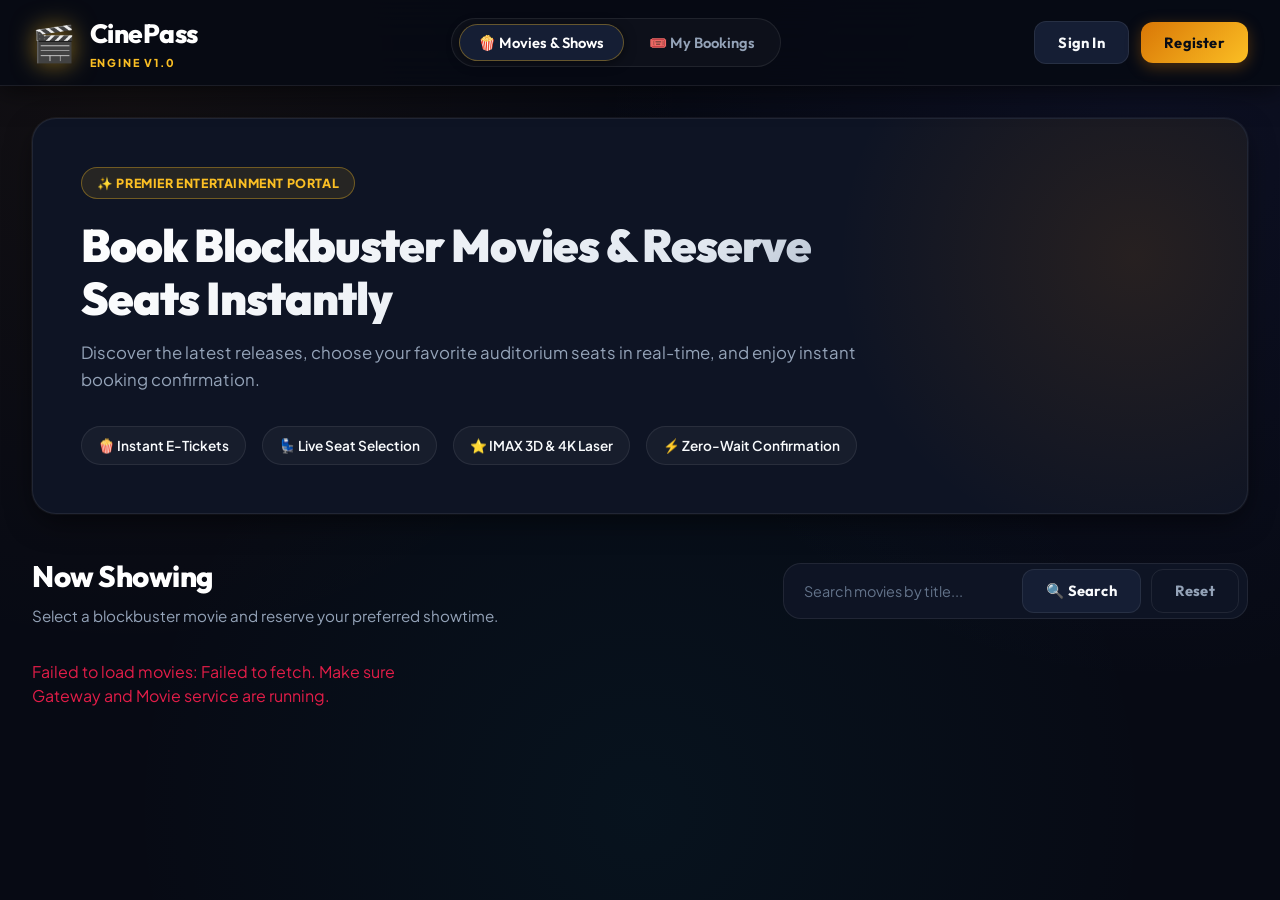
==== cinepass-api-gateway/src/main/resources/static/index.html @ 120dac6e "Initial commit: CinePass High-Concurrency Entertainment Ticketing Engine" ====
<!DOCTYPE html>
<html lang="en">
<head>
    <meta charset="UTF-8">
    <meta name="viewport" content="width=device-width, initial-scale=1.0">
    <title>CinePass | High-Concurrency Entertainment Ticketing Portal</title>
    <link rel="icon" href="data:image/svg+xml,<svg xmlns=%22http://www.w3.org/2000/svg%22 viewBox=%220 0 100 100%22><text y=%22.9em%22 font-size=%2290%22>🎬</text></svg>">
    <link rel="stylesheet" href="styles.css">
    <link rel="preconnect" href="https://fonts.googleapis.com">
    <link rel="preconnect" href="https://fonts.gstatic.com" crossorigin>
    <link href="https://fonts.googleapis.com/css2?family=Plus+Jakarta+Sans:wght@300;400;500;600;700;800&family=Space+Grotesk:wght@500;700&display=swap" rel="stylesheet">
</head>
<body>
    <!-- Top Navigation Bar -->
    <header class="navbar">
        <div class="nav-container">
            <div class="brand">
                <div class="brand-icon">🎬</div>
                <div class="brand-text">
                    <span class="brand-title">CinePass</span>
                    <span class="brand-badge">Engine v1.0</span>
                </div>
            </div>

            <nav class="nav-links">
                <button class="nav-btn active" data-tab="movies-view">🍿 Movies & Shows</button>
                <button class="nav-btn" data-tab="bookings-view">🎟️ My Bookings</button>
                <button class="nav-btn" data-tab="simulator-view" id="sim-nav-btn" style="display: none;">⚡ Concurrency Simulator</button>
                <button class="nav-btn" data-tab="admin-view" id="admin-nav-btn" style="display: none;">👑 Admin Console</button>
            </nav>

            <div class="auth-section" id="auth-section">
                <!-- Injected via JavaScript -->
            </div>
        </div>
    </header>

    <!-- Global Toast Notifications -->
    <div id="toast-container" class="toast-container"></div>

    <!-- Main Container -->
    <main class="main-content">
        <!-- Hero Section -->
        <section class="hero-banner">
            <div class="hero-content">
                <div class="hero-tag">✨ PREMIER ENTERTAINMENT PORTAL</div>
                <h1 class="hero-title">Book Blockbuster Movies & Reserve Seats Instantly</h1>
                <p class="hero-subtitle">Discover the latest releases, choose your favorite auditorium seats in real-time, and enjoy instant booking confirmation.</p>
                
                <div class="system-health-bar">
                    <div class="health-item">
                        <span>🍿 Instant E-Tickets</span>
                    </div>
                    <div class="health-item">
                        <span>💺 Live Seat Selection</span>
                    </div>
                    <div class="health-item">
                        <span>⭐ IMAX 3D & 4K Laser</span>
                    </div>
                    <div class="health-item">
                        <span>⚡ Zero-Wait Confirmation</span>
                    </div>
                </div>
            </div>
        </section>

        <!-- 1. Movies & Shows View -->
        <section id="movies-view" class="view-panel active">
            <div class="section-header">
                <div>
                    <h2 class="section-title">Now Showing</h2>
                    <p class="section-desc">Select a blockbuster movie and reserve your preferred showtime.</p>
                </div>
                <div class="search-box">
                    <input type="text" id="movie-search-input" placeholder="Search movies by title..." />
                    <button class="btn btn-secondary" id="search-movie-btn">🔍 Search</button>
                    <button class="btn btn-outline" id="reset-search-btn">Reset</button>
                </div>
            </div>

            <!-- Movie Cards Grid -->
            <div class="movies-grid" id="movies-grid">
                <div class="loading-spinner">Loading movies from catalog...</div>
            </div>

            <!-- Show Selection Modal / Section -->
            <div id="show-selection-modal" class="modal">
                <div class="modal-card modal-lg">
                    <div class="modal-header">
                        <div>
                            <h3 class="modal-title" id="selected-movie-title">Movie Shows</h3>
                            <span class="modal-subtitle" id="selected-movie-info">Genre • Duration</span>
                        </div>
                        <button class="close-modal-btn" onclick="closeShowModal()">✕</button>
                    </div>

                    <div class="modal-body">
                        <h4>Available Showtimes & Seat Availability</h4>
                        <div class="shows-list" id="shows-list">
                            <!-- Populated dynamically -->
                        </div>

                        <!-- Interactive Seat Booking Widget -->
                        <div id="booking-widget" class="booking-widget" style="display: none;">
                            <div class="screen-indicator">
                                <div class="screen-bar"></div>
                                <span class="screen-text">CINEMA SCREEN</span>
                            </div>

                            <div class="seat-map-container" id="seat-map-container">
                                <!-- Interactive visual seats -->
                            </div>

                            <div class="seat-legend">
                                <div class="legend-item"><span class="seat-box available"></span> Available</div>
                                <div class="legend-item"><span class="seat-box selected"></span> Selected</div>
                                <div class="legend-item"><span class="seat-box occupied"></span> Booked</div>
                            </div>

                            <div class="booking-summary-bar">
                                <div class="summary-details">
                                    <span>Selected Show: <strong id="summary-show-id">#101</strong></span>
                                    <span>Seats to Book: <strong id="summary-seats-count">1</strong></span>
                                    <span>Estimated Price: <strong id="summary-total-price">$24.00</strong></span>
                                </div>
                                <button class="btn btn-primary btn-glow" id="confirm-booking-btn">
                                    ⚡ Confirm Instant Booking
                                </button>
                            </div>
                        </div>
                    </div>
                </div>
            </div>
        </section>

        <!-- 2. My Bookings View -->
        <section id="bookings-view" class="view-panel">
            <div class="section-header">
                <div>
                    <h2 class="section-title">My CinePass Tickets</h2>
                    <p class="section-desc">Manage your reserved tickets, view booking confirmations, or process cancellations.</p>
                </div>
                <button class="btn btn-secondary" id="refresh-bookings-btn">🔄 Refresh Tickets</button>
            </div>

            <div class="bookings-grid" id="bookings-grid">
                <!-- Populated dynamically -->
            </div>
        </section>

        <!-- 3. High Concurrency Simulator View -->
        <section id="simulator-view" class="view-panel">
            <div class="section-header">
                <div>
                    <h2 class="section-title">⚡ High-Concurrency Race Condition Simulator</h2>
                    <p class="section-desc">Live stress-test the CinePass Atomic Allocation Engine against double-booking race conditions.</p>
                </div>
            </div>

            <div class="simulator-card">
                <div class="sim-controls-grid">
                    <div class="sim-control-group">
                        <label>Target Show for Stress Contention</label>
                        <select id="sim-target-show" class="form-input">
                            <!-- Populated dynamically -->
                        </select>
                    </div>

                    <div class="sim-control-group">
                        <label>Concurrent Simulated Users</label>
                        <input type="number" id="sim-users-count" class="form-input" value="15" min="2" max="50" />
                    </div>

                    <div class="sim-control-group">
                        <label>Seats Demanded Per User</label>
                        <input type="number" id="sim-seats-per-user" class="form-input" value="2" min="1" max="10" />
                    </div>

                    <div class="sim-control-group align-end">
                        <button class="btn btn-danger btn-glow" id="run-sim-btn">
                            🔥 Launch Simultaneous Rush
                        </button>
                    </div>
                </div>

                <!-- Simulation Realtime Dashboard -->
                <div class="sim-metrics-grid">
                    <div class="metric-card">
                        <span class="metric-title">Available Starting Inventory</span>
                        <span class="metric-val" id="metric-start-inventory">--</span>
                    </div>
                    <div class="metric-card success">
                        <span class="metric-title">Confirmed Allocations (200/201)</span>
                        <span class="metric-val text-success" id="metric-confirmed">0</span>
                    </div>
                    <div class="metric-card danger">
                        <span class="metric-title">Blocked Overbooking Conflicts (409)</span>
                        <span class="metric-val text-danger" id="metric-rejected">0</span>
                    </div>
                    <div class="metric-card highlight">
                        <span class="metric-title">Final Database Remaining Seats</span>
                        <span class="metric-val text-primary" id="metric-final-seats">--</span>
                    </div>
                </div>

                <div class="sim-logs-container">
                    <div class="sim-logs-header">
                        <span>Real-Time Concurrency Stream Logs</span>
                        <button class="btn-clean" onclick="clearSimLogs()">Clear Log</button>
                    </div>
                    <div class="sim-logs-stream" id="sim-logs-stream">
                        <div class="log-entry info">Ready to initiate concurrent simulation...</div>
                    </div>
                </div>
            </div>
        </section>

        <!-- 4. Admin Management Console -->
        <section id="admin-view" class="view-panel">
            <div class="section-header">
                <div>
                    <h2 class="section-title">👑 Admin Control Panel</h2>
                    <p class="section-desc">Create movies, schedule shows, and inspect system-wide allocations.</p>
                </div>
            </div>

            <div class="admin-grid">
                <!-- Add Movie Card -->
                <div class="admin-card">
                    <h3 class="admin-card-title">🎬 Add New Movie</h3>
                    <form id="add-movie-form" class="admin-form">
                        <div class="form-group">
                            <label>Movie Title</label>
                            <input type="text" id="admin-movie-title" class="form-input" placeholder="e.g. Oppenheimer" required />
                        </div>
                        <div class="form-group">
                            <label>Genre</label>
                            <input type="text" id="admin-movie-genre" class="form-input" placeholder="e.g. Biography/Drama" required />
                        </div>
                        <div class="form-group">
                            <label>Duration (Minutes)</label>
                            <input type="number" id="admin-movie-duration" class="form-input" placeholder="180" min="1" required />
                        </div>
                        <button type="submit" class="btn btn-primary">Save Movie to Catalog</button>
                    </form>
                </div>

                <!-- Schedule Show Card -->
                <div class="admin-card">
                    <h3 class="admin-card-title">📅 Schedule New Show</h3>
                    <form id="schedule-show-form" class="admin-form">
                        <div class="form-group">
                            <label>Select Movie</label>
                            <select id="admin-show-movie-select" class="form-input" required>
                                <!-- Populated dynamically -->
                            </select>
                        </div>
                        <div class="form-group">
                            <label>Showtime (Future Date & Time)</label>
                            <input type="datetime-local" id="admin-show-time" class="form-input" required />
                        </div>
                        <div class="form-group">
                            <label>Seat Capacity (Available Seats)</label>
                            <input type="number" id="admin-show-capacity" class="form-input" placeholder="100" min="1" required />
                        </div>
                        <button type="submit" class="btn btn-primary">Schedule Show</button>
                    </form>
                </div>
            </div>
        </section>
    </main>

    <!-- Auth Modal (Login / Register) -->
    <div id="auth-modal" class="modal">
        <div class="modal-card">
            <div class="modal-header">
                <div>
                    <h3 class="modal-title" id="auth-modal-title">CinePass Authentication</h3>
                    <span class="modal-subtitle">Login or create an account to book cinema tickets</span>
                </div>
                <button class="close-modal-btn" onclick="closeAuthModal()">✕</button>
            </div>

            <div class="auth-tabs">
                <button class="auth-tab-btn active" id="tab-login-btn" onclick="switchAuthTab('login')">Sign In</button>
                <button class="auth-tab-btn" id="tab-register-btn" onclick="switchAuthTab('register')">Register</button>
            </div>

            <!-- Login Form -->
            <form id="login-form" class="auth-form active">
                <div class="quick-login-pills">
                    <button type="button" class="pill-btn" onclick="quickFillLogin('john_doe', 'password123')">⚡ Quick User (john_doe)</button>
                    <button type="button" class="pill-btn admin" onclick="quickFillLogin('admin', 'password123')">👑 Quick Admin (admin)</button>
                </div>

                <div class="form-group">
                    <label>Username</label>
                    <input type="text" id="login-username" class="form-input" placeholder="Enter username" required />
                </div>
                <div class="form-group">
                    <label>Password</label>
                    <input type="password" id="login-password" class="form-input" placeholder="Enter password" required />
                </div>
                <button type="submit" class="btn btn-primary btn-block">Sign In with CinePass</button>
            </form>

            <!-- Register Form -->
            <form id="register-form" class="auth-form">
                <div class="form-group">
                    <label>Username</label>
                    <input type="text" id="reg-username" class="form-input" placeholder="Pick a unique username" required />
                </div>
                <div class="form-group">
                    <label>Email Address</label>
                    <input type="email" id="reg-email" class="form-input" placeholder="name@domain.com" required />
                </div>
                <div class="form-group">
                    <label>Password</label>
                    <input type="password" id="reg-password" class="form-input" placeholder="Minimum 6 characters" required />
                </div>
                <button type="submit" class="btn btn-primary btn-block">Create Account</button>
            </form>
        </div>
    </div>

    <!-- Booking Confirmation Pass Modal -->
    <div id="ticket-pass-modal" class="modal">
        <div class="modal-card modal-ticket">
            <div class="ticket-header">
                <div class="ticket-badge">🎉 BOOKING CONFIRMED</div>
                <button class="close-modal-btn" onclick="closeTicketModal()">✕</button>
            </div>
            <div class="ticket-body">
                <div class="ticket-movie" id="ticket-movie-title">Movie Title</div>
                <div class="ticket-details-grid">
                    <div class="ticket-detail">
                        <span class="lbl">Booking ID</span>
                        <span class="val" id="ticket-booking-id">#5001</span>
                    </div>
                    <div class="ticket-detail">
                        <span class="lbl">Seats</span>
                        <span class="val" id="ticket-seats-count">2 Seats</span>
                    </div>
                    <div class="ticket-detail">
                        <span class="lbl">Show ID</span>
                        <span class="val" id="ticket-show-id">#101</span>
                    </div>
                    <div class="ticket-detail">
                        <span class="lbl">Status</span>
                        <span class="val status-confirmed" id="ticket-status">CONFIRMED</span>
                    </div>
                </div>
                <div class="ticket-barcode">
                    <div class="barcode-lines"></div>
                    <span class="barcode-num">CINEPASS-SECURE-ALLOCATION-2026</span>
                </div>
            </div>
            <div class="ticket-footer">
                <button class="btn btn-secondary btn-block" onclick="closeTicketModal()">Done & View My Bookings</button>
            </div>
        </div>
    </div>

    <script src="app.js"></script>
</body>
</html>
---- cinepass-api-gateway/src/main/resources/static/styles.css ----
/* ===================================================================
   CINEPASS - PREMIER CINEMA & TICKETING ENGINE (V3.1 ALL-PARTS CLASSIC)
   ===================================================================
   Covers 100% of UI components:
   ✅ Header, Navbar, Brand, User Profile, Quick-Login Pills
   ✅ Hero Marquee, Live System Status Badges
   ✅ Movies Grid, Cinematic Card Mockups, Search & Filter Bar
   ✅ Showtime Slots, Curved Screen Auditorium, Tiered Seat Matrix
   ✅ Real-time Order Summary, Price Calculator
   ✅ Boarding Pass Cinema Ticket Stubs with Barcodes
   ✅ Concurrency Simulator Operations Deck & Live Log Stream
   ✅ Admin Management Console (Movie Catalog & Show Scheduler)
   ✅ Modals (Auth Modal, Seat Selection Modal, Ticket Confirmation Modal)
   ✅ Toast Notifications, Loading Spinners & Empty States
   =================================================================== */

@import url('https://fonts.googleapis.com/css2?family=Plus+Jakarta+Sans:wght@300;400;500;600;700;800&family=Outfit:wght@400;500;600;700;800;900&family=JetBrains+Mono:wght@400;500;700&display=swap');

:root {
    /* Classic Cinema Dark Palette */
    --bg-base: #070a14;
    --bg-surface: #0e1424;
    --bg-surface-elevated: #151e34;
    --bg-card: rgba(15, 23, 42, 0.85);
    --bg-card-hover: rgba(22, 33, 58, 0.95);

    /* Classic Accents */
    --accent-gold: #d97706;
    --accent-gold-light: #fbbf24;
    --accent-gold-glow: rgba(251, 191, 36, 0.35);
    --accent-ruby: #e11d48;
    --accent-ruby-light: #f43f5e;
    --accent-cyan: #06b6d4;
    --accent-emerald: #10b981;
    --accent-indigo: #6366f1;

    /* Gradients */
    --gradient-gold: linear-gradient(135deg, #d97706 0%, #fbbf24 100%);
    --gradient-ruby: linear-gradient(135deg, #e11d48 0%, #f43f5e 100%);
    --gradient-header: linear-gradient(135deg, #ffffff 0%, #e2e8f0 70%, #94a3b8 100%);
    --gradient-surface: linear-gradient(180deg, rgba(255, 255, 255, 0.04) 0%, rgba(255, 255, 255, 0.01) 100%);

    /* Typography Colors */
    --text-primary: #f8fafc;
    --text-secondary: #94a3b8;
    --text-muted: #64748b;
    --text-gold: #fbbf24;

    /* Borders */
    --border-subtle: rgba(255, 255, 255, 0.08);
    --border-medium: rgba(255, 255, 255, 0.16);
    --border-gold: rgba(251, 191, 36, 0.35);

    /* Shadows */
    --shadow-card: 0 10px 30px -5px rgba(0, 0, 0, 0.6), 0 0 0 1px rgba(255, 255, 255, 0.06);
    --shadow-card-hover: 0 20px 40px -5px rgba(0, 0, 0, 0.8), 0 0 0 1px rgba(251, 191, 36, 0.4), 0 0 20px rgba(217, 119, 6, 0.25);
    --shadow-modal: 0 25px 60px -12px rgba(0, 0, 0, 0.9), 0 0 0 1px rgba(255, 255, 255, 0.1);

    /* Radii */
    --radius-sm: 6px;
    --radius-md: 12px;
    --radius-lg: 18px;
    --radius-xl: 24px;
    --radius-full: 9999px;

    /* Fonts */
    --font-heading: 'Outfit', -apple-system, sans-serif;
    --font-body: 'Plus Jakarta Sans', -apple-system, sans-serif;
    --font-mono: 'JetBrains Mono', monospace;

    --transition: all 0.22s cubic-bezier(0.16, 1, 0.3, 1);
}

* {
    box-sizing: border-box;
    margin: 0;
    padding: 0;
}

html {
    scroll-behavior: smooth;
    font-size: 16px;
    color-scheme: dark;
}

body {
    background-color: var(--bg-base);
    background-image: 
        radial-gradient(circle at 10% 10%, rgba(217, 119, 6, 0.06) 0%, transparent 40%),
        radial-gradient(circle at 90% 15%, rgba(99, 102, 241, 0.07) 0%, transparent 40%),
        radial-gradient(circle at 50% 90%, rgba(6, 182, 212, 0.05) 0%, transparent 50%);
    background-attachment: fixed;
    color: var(--text-primary);
    font-family: var(--font-body);
    min-height: 100vh;
    display: flex;
    flex-direction: column;
    overflow-x: hidden;
    line-height: 1.55;
}

/* Custom Scrollbar */
::-webkit-scrollbar {
    width: 8px;
    height: 8px;
}
::-webkit-scrollbar-track {
    background: var(--bg-base);
}
::-webkit-scrollbar-thumb {
    background: rgba(255, 255, 255, 0.16);
    border-radius: var(--radius-full);
}
::-webkit-scrollbar-thumb:hover {
    background: var(--accent-gold);
}

/* ===================================================================
   1. TOP NAVIGATION BAR
   =================================================================== */

.navbar {
    position: sticky;
    top: 0;
    z-index: 1000;
    background: rgba(7, 10, 20, 0.92);
    backdrop-filter: blur(24px);
    -webkit-backdrop-filter: blur(24px);
    border-bottom: 1px solid var(--border-subtle);
    box-shadow: 0 4px 25px rgba(0, 0, 0, 0.6);
}

.nav-container {
    max-width: 1400px;
    margin: 0 auto;
    padding: 0.85rem 2rem;
    display: flex;
    align-items: center;
    justify-content: space-between;
    gap: 1.5rem;
}

.brand {
    display: flex;
    align-items: center;
    gap: 0.85rem;
    text-decoration: none;
    cursor: pointer;
    user-select: none;
}

.brand-icon {
    font-size: 2.2rem;
    filter: drop-shadow(0 0 12px rgba(251, 191, 36, 0.55));
    transition: var(--transition);
}

.brand:hover .brand-icon {
    transform: scale(1.08) rotate(-5deg);
}

.brand-text {
    display: flex;
    flex-direction: column;
}

.brand-title {
    font-family: var(--font-heading);
    font-size: 1.65rem;
    font-weight: 800;
    letter-spacing: -0.5px;
    color: #ffffff;
}

.brand-badge {
    font-size: 0.68rem;
    font-weight: 800;
    letter-spacing: 1.8px;
    color: var(--accent-gold-light);
    text-transform: uppercase;
}

.nav-links {
    display: flex;
    align-items: center;
    gap: 0.4rem;
    background: rgba(255, 255, 255, 0.03);
    padding: 0.3rem 0.45rem;
    border-radius: var(--radius-full);
    border: 1px solid var(--border-subtle);
}

.nav-btn {
    background: transparent;
    border: none;
    color: var(--text-secondary);
    font-family: var(--font-heading);
    font-size: 0.92rem;
    font-weight: 600;
    padding: 0.5rem 1.15rem;
    border-radius: var(--radius-full);
    cursor: pointer;
    transition: var(--transition);
    display: inline-flex;
    align-items: center;
    gap: 0.45rem;
}

.nav-btn:hover {
    color: #ffffff;
    background: rgba(255, 255, 255, 0.06);
}

.nav-btn.active {
    color: #ffffff;
    background: var(--bg-surface-elevated);
    border: 1px solid var(--border-gold);
    box-shadow: 0 2px 12px rgba(0, 0, 0, 0.5);
}

/* User Auth Section in Navbar */
.auth-section {
    display: flex;
    align-items: center;
    gap: 0.75rem;
}

.user-badge {
    display: flex;
    align-items: center;
    gap: 0.65rem;
    background: var(--bg-surface-elevated);
    border: 1px solid var(--border-subtle);
    padding: 0.4rem 0.95rem;
    border-radius: var(--radius-full);
    font-size: 0.88rem;
    font-weight: 600;
}

.user-role-tag {
    font-size: 0.68rem;
    font-weight: 800;
    padding: 0.15rem 0.55rem;
    border-radius: var(--radius-full);
    background: rgba(251, 191, 36, 0.15);
    color: var(--accent-gold-light);
    border: 1px solid var(--border-gold);
    text-transform: uppercase;
}

/* ===================================================================
   2. BUTTONS & CONTROLS
   =================================================================== */

.btn {
    font-family: var(--font-heading);
    font-size: 0.92rem;
    font-weight: 700;
    letter-spacing: 0.2px;
    padding: 0.7rem 1.45rem;
    border: none;
    border-radius: var(--radius-md);
    cursor: pointer;
    transition: var(--transition);
    display: inline-flex;
    align-items: center;
    justify-content: center;
    gap: 0.5rem;
    text-decoration: none;
    user-select: none;
}

.btn-primary {
    background: var(--gradient-gold);
    color: #080c16;
    box-shadow: 0 4px 15px rgba(217, 119, 6, 0.35);
}

.btn-primary:hover:not(:disabled) {
    box-shadow: 0 6px 22px rgba(217, 119, 6, 0.55);
    transform: translateY(-1px);
}

.btn-secondary {
    background: var(--bg-surface-elevated);
    color: var(--text-primary);
    border: 1px solid var(--border-subtle);
}

.btn-secondary:hover:not(:disabled) {
    background: var(--bg-card-hover);
    border-color: var(--border-medium);
}

.btn-outline {
    background: transparent;
    color: var(--text-secondary);
    border: 1px solid var(--border-subtle);
}

.btn-outline:hover:not(:disabled) {
    color: #ffffff;
    border-color: var(--border-medium);
    background: rgba(255, 255, 255, 0.04);
}

.btn-danger {
    background: var(--gradient-ruby);
    color: #ffffff;
    box-shadow: 0 4px 15px rgba(225, 29, 72, 0.35);
}

.btn-danger:hover:not(:disabled) {
    box-shadow: 0 6px 22px rgba(225, 29, 72, 0.55);
    transform: translateY(-1px);
}

.btn-block {
    width: 100%;
}

.btn-glow {
    box-shadow: 0 0 20px var(--accent-gold-glow);
}

.btn:disabled {
    opacity: 0.5;
    cursor: not-allowed;
    transform: none !important;
}

.btn-clean {
    background: transparent;
    border: none;
    color: var(--text-muted);
    font-size: 0.8rem;
    cursor: pointer;
    transition: var(--transition);
}

.btn-clean:hover {
    color: var(--text-primary);
}

/* ===================================================================
   3. HERO BANNER
   =================================================================== */

.main-content {
    max-width: 1400px;
    width: 100%;
    margin: 0 auto;
    padding: 2rem;
    flex: 1;
}

.hero-banner {
    position: relative;
    background: var(--bg-surface);
    border: 1px solid var(--border-subtle);
    border-radius: var(--radius-xl);
    padding: 3rem;
    margin-bottom: 2.5rem;
    overflow: hidden;
    box-shadow: var(--shadow-card);
}

.hero-banner::before {
    content: '';
    position: absolute;
    top: 0;
    right: 0;
    width: 450px;
    height: 100%;
    background: radial-gradient(circle at 75% 35%, rgba(217, 119, 6, 0.12) 0%, transparent 70%);
    pointer-events: none;
}

.hero-content {
    position: relative;
    z-index: 1;
    max-width: 820px;
}

.hero-tag {
    display: inline-flex;
    align-items: center;
    gap: 0.5rem;
    background: rgba(251, 191, 36, 0.1);
    color: var(--accent-gold-light);
    border: 1px solid var(--border-gold);
    font-size: 0.78rem;
    font-weight: 800;
    letter-spacing: 0.6px;
    padding: 0.35rem 0.95rem;
    border-radius: var(--radius-full);
    margin-bottom: 1.25rem;
    text-transform: uppercase;
}

.hero-title {
    font-family: var(--font-heading);
    font-size: 2.85rem;
    font-weight: 900;
    line-height: 1.15;
    letter-spacing: -1px;
    margin-bottom: 1rem;
    background: var(--gradient-header);
    -webkit-background-clip: text;
    -webkit-text-fill-color: transparent;
}

.hero-subtitle {
    font-size: 1.05rem;
    color: var(--text-secondary);
    line-height: 1.6;
    margin-bottom: 2rem;
}

.system-health-bar {
    display: flex;
    flex-wrap: wrap;
    align-items: center;
    gap: 1rem;
}

.health-item {
    display: flex;
    align-items: center;
    gap: 0.5rem;
    background: rgba(255, 255, 255, 0.04);
    border: 1px solid var(--border-subtle);
    padding: 0.5rem 1rem;
    border-radius: var(--radius-full);
    font-size: 0.85rem;
    font-weight: 600;
    color: var(--text-primary);
    transition: var(--transition);
}

.health-item:hover {
    border-color: var(--border-gold);
    background: rgba(251, 191, 36, 0.06);
}

.health-dot.active {
    background: var(--accent-emerald);
    box-shadow: 0 0 10px var(--accent-emerald);
}

/* ===================================================================
   4. VIEW PANELS & SECTION HEADERS
   =================================================================== */

.view-panel {
    display: none;
    animation: fadeIn 0.3s cubic-bezier(0.16, 1, 0.3, 1);
}

.view-panel.active {
    display: block;
}

@keyframes fadeIn {
    from { opacity: 0; transform: translateY(8px); }
    to { opacity: 1; transform: translateY(0); }
}

.section-header {
    display: flex;
    align-items: center;
    justify-content: space-between;
    margin-bottom: 2rem;
    gap: 1.5rem;
    flex-wrap: wrap;
}

.section-title {
    font-family: var(--font-heading);
    font-size: 1.85rem;
    font-weight: 800;
    color: #ffffff;
    letter-spacing: -0.5px;
}

.section-desc {
    color: var(--text-secondary);
    font-size: 0.95rem;
    margin-top: 0.25rem;
}

.search-box {
    display: flex;
    align-items: center;
    gap: 0.6rem;
    background: var(--bg-surface);
    padding: 0.35rem 0.5rem;
    border-radius: var(--radius-lg);
    border: 1px solid var(--border-subtle);
}

.search-box input {
    background: transparent;
    border: none;
    color: #ffffff;
    font-family: var(--font-body);
    font-size: 0.9rem;
    padding: 0.5rem 0.75rem;
    outline: none;
    width: 220px;
}

.search-box input::placeholder {
    color: var(--text-muted);
}

/* ===================================================================
   5. MOVIES CATALOG GRID
   =================================================================== */

.movies-grid {
    display: grid;
    grid-template-columns: repeat(auto-fill, minmax(320px, 1fr));
    gap: 1.75rem;
}

.movie-card {
    background: var(--bg-surface);
    border: 1px solid var(--border-subtle);
    border-radius: var(--radius-lg);
    overflow: hidden;
    box-shadow: var(--shadow-card);
    transition: var(--transition);
    display: flex;
    flex-direction: column;
}

.movie-card:hover {
    transform: translateY(-4px);
    border-color: var(--border-gold);
    box-shadow: var(--shadow-card-hover);
}

.movie-poster-placeholder {
    height: 220px;
    position: relative;
    display: flex;
    align-items: center;
    justify-content: center;
    overflow: hidden;
}

.movie-duration-badge {
    position: absolute;
    bottom: 12px;
    right: 12px;
    background: rgba(7, 10, 20, 0.85);
    backdrop-filter: blur(8px);
    border: 1px solid var(--border-subtle);
    padding: 0.25rem 0.65rem;
    border-radius: var(--radius-full);
    font-size: 0.75rem;
    font-weight: 700;
    color: var(--text-secondary);
}

.movie-body {
    padding: 1.5rem;
    display: flex;
    flex-direction: column;
    flex: 1;
}

.movie-title {
    font-family: var(--font-heading);
    font-size: 1.35rem;
    font-weight: 800;
    color: #ffffff;
    margin-bottom: 0.4rem;
}

.movie-genre {
    color: var(--accent-gold-light);
    font-size: 0.82rem;
    font-weight: 700;
    text-transform: uppercase;
    letter-spacing: 0.5px;
    margin-bottom: 1.25rem;
}

.movie-footer {
    margin-top: auto;
}

/* ===================================================================
   6. SHOWTIMES & SEAT MAP MODAL
   =================================================================== */

.modal {
    position: fixed;
    top: 0;
    left: 0;
    width: 100vw;
    height: 100vh;
    background: rgba(4, 6, 12, 0.88);
    backdrop-filter: blur(16px);
    -webkit-backdrop-filter: blur(16px);
    z-index: 2000;
    display: flex;
    align-items: center;
    justify-content: center;
    padding: 1.5rem;
    opacity: 0;
    pointer-events: none;
    transition: var(--transition);
}

.modal.active {
    opacity: 1;
    pointer-events: auto;
}

.modal-card {
    background: var(--bg-surface);
    border: 1px solid var(--border-medium);
    border-radius: var(--radius-xl);
    max-width: 540px;
    width: 100%;
    max-height: 90vh;
    overflow-y: auto;
    box-shadow: var(--shadow-modal);
    position: relative;
    padding: 2rem;
}

.modal-lg {
    max-width: 820px;
    padding: 0;
}

.modal-header {
    padding: 1.5rem 2rem;
    border-bottom: 1px solid var(--border-subtle);
    display: flex;
    align-items: center;
    justify-content: space-between;
}

.modal-title {
    font-family: var(--font-heading);
    font-size: 1.4rem;
    font-weight: 800;
    color: #ffffff;
}

.modal-subtitle {
    color: var(--text-secondary);
    font-size: 0.85rem;
}

.close-modal-btn {
    background: var(--bg-surface-elevated);
    border: 1px solid var(--border-subtle);
    color: var(--text-secondary);
    width: 34px;
    height: 34px;
    border-radius: 50%;
    cursor: pointer;
    font-size: 1.1rem;
    display: flex;
    align-items: center;
    justify-content: center;
    transition: var(--transition);
}

.close-modal-btn:hover {
    color: #ffffff;
    background: var(--accent-ruby);
}

.modal-body {
    padding: 2rem;
}

.shows-list {
    display: grid;
    grid-template-columns: repeat(auto-fill, minmax(180px, 1fr));
    gap: 1rem;
    margin: 1.25rem 0 2rem;
}

.show-slot-card {
    background: var(--bg-surface-elevated);
    border: 1px solid var(--border-subtle);
    border-radius: var(--radius-md);
    padding: 1rem;
    cursor: pointer;
    transition: var(--transition);
    text-align: center;
}

.show-slot-card:hover {
    border-color: var(--border-gold);
    transform: translateY(-2px);
}

.show-slot-card.selected {
    background: rgba(217, 119, 6, 0.15);
    border-color: var(--accent-gold-light);
    box-shadow: 0 0 15px rgba(217, 119, 6, 0.3);
}

.show-time-text {
    font-family: var(--font-heading);
    font-weight: 700;
    font-size: 1.05rem;
    color: #ffffff;
    margin-bottom: 0.3rem;
}

.show-seats-count {
    font-size: 0.8rem;
    color: var(--accent-emerald);
    font-weight: 600;
}

.show-seats-count.low {
    color: var(--accent-ruby);
}

/* ===================================================================
   7. AUDITORIUM SEAT MAP & PRICING
   =================================================================== */

.booking-widget {
    margin-top: 2rem;
    padding-top: 2rem;
    border-top: 1px solid var(--border-subtle);
}

.screen-indicator {
    text-align: center;
    margin-bottom: 2.5rem;
}

.screen-bar {
    height: 6px;
    width: 75%;
    margin: 0 auto 0.75rem;
    background: linear-gradient(90deg, transparent 0%, #ffffff 50%, transparent 100%);
    border-radius: var(--radius-full);
    box-shadow: 0 0 20px #ffffff;
}

.screen-text {
    font-size: 0.72rem;
    font-weight: 800;
    letter-spacing: 3px;
    color: var(--text-muted);
}

.seat-map-container {
    max-width: 620px;
    margin: 0 auto 2rem;
    display: flex;
    flex-direction: column;
    gap: 1rem;
}

.seat-row-label-header {
    display: flex;
    align-items: center;
    justify-content: space-between;
    padding: 0 0.5rem;
    margin-bottom: -0.5rem;
}

.row-letter {
    font-family: var(--font-heading);
    font-weight: 800;
    color: var(--text-gold);
    font-size: 0.85rem;
}

.row-tier-tag {
    font-size: 0.68rem;
    font-weight: 700;
    color: var(--text-muted);
    letter-spacing: 1px;
}

.seat-row {
    display: grid;
    grid-template-columns: repeat(8, 1fr);
    gap: 0.6rem;
}

.seat-item {
    aspect-ratio: 1;
    background: var(--bg-surface-elevated);
    border: 1px solid var(--border-subtle);
    border-radius: 6px 6px 4px 4px;
    font-family: var(--font-mono);
    font-size: 0.72rem;
    font-weight: 700;
    color: var(--text-secondary);
    display: flex;
    align-items: center;
    justify-content: center;
    cursor: pointer;
    transition: var(--transition);
    user-select: none;
}

.seat-item:hover:not(.occupied) {
    border-color: var(--accent-gold-light);
    color: #ffffff;
    transform: scale(1.08);
}

.seat-item.selected {
    background: var(--gradient-gold);
    color: #080c16;
    border-color: var(--accent-gold-light);
    box-shadow: 0 0 12px rgba(251, 191, 36, 0.5);
    transform: scale(1.08);
}

.seat-item.occupied {
    background: rgba(255, 255, 255, 0.04);
    border-color: transparent;
    color: var(--text-muted);
    opacity: 0.35;
    cursor: not-allowed;
    text-decoration: line-through;
}

.seat-legend {
    display: flex;
    align-items: center;
    justify-content: center;
    gap: 1.5rem;
    margin-bottom: 1.75rem;
    font-size: 0.8rem;
    color: var(--text-secondary);
}

.legend-item {
    display: flex;
    align-items: center;
    gap: 0.45rem;
}

.seat-box {
    width: 14px;
    height: 14px;
    border-radius: 3px;
}

.seat-box.available {
    background: var(--bg-surface-elevated);
    border: 1px solid var(--border-subtle);
}

.seat-box.selected {
    background: var(--gradient-gold);
}

.seat-box.occupied {
    background: rgba(255, 255, 255, 0.08);
    opacity: 0.4;
}

.booking-summary-bar {
    background: var(--bg-surface-elevated);
    border: 1px solid var(--border-subtle);
    border-radius: var(--radius-lg);
    padding: 1.25rem 1.5rem;
    display: flex;
    align-items: center;
    justify-content: space-between;
    gap: 1.5rem;
    flex-wrap: wrap;
}

.summary-details {
    display: flex;
    flex-direction: column;
    gap: 0.25rem;
    font-size: 0.88rem;
    color: var(--text-secondary);
}

.summary-details strong {
    color: #ffffff;
}

/* ===================================================================
   8. MY BOOKINGS & TICKET STUBS
   =================================================================== */

.bookings-grid {
    display: grid;
    grid-template-columns: repeat(auto-fill, minmax(340px, 1fr));
    gap: 1.5rem;
}

.booking-card {
    background: var(--bg-surface);
    border: 1px solid var(--border-subtle);
    border-radius: var(--radius-lg);
    padding: 1.75rem;
    box-shadow: var(--shadow-card);
    position: relative;
}

.booking-card-header {
    display: flex;
    align-items: center;
    justify-content: space-between;
    margin-bottom: 1.25rem;
    padding-bottom: 0.75rem;
    border-bottom: 1px dashed var(--border-subtle);
}

.booking-id-tag {
    font-family: var(--font-mono);
    font-size: 0.82rem;
    font-weight: 700;
    color: var(--accent-gold-light);
}

.status-badge {
    font-size: 0.7rem;
    font-weight: 800;
    padding: 0.2rem 0.65rem;
    border-radius: var(--radius-full);
    text-transform: uppercase;
    letter-spacing: 0.5px;
}

.status-badge.CONFIRMED {
    background: rgba(16, 185, 129, 0.15);
    color: var(--accent-emerald);
    border: 1px solid rgba(16, 185, 129, 0.3);
}

.status-badge.CANCELLED {
    background: rgba(225, 29, 72, 0.15);
    color: var(--accent-ruby);
    border: 1px solid rgba(225, 29, 72, 0.3);
}

.booking-details-row {
    display: flex;
    align-items: center;
    justify-content: space-between;
    font-size: 0.88rem;
    color: var(--text-secondary);
    margin-bottom: 0.6rem;
}

.booking-details-row strong {
    color: #ffffff;
}

/* ===================================================================
   9. AUTH MODAL & QUICK-LOGIN PILLS
   =================================================================== */

.auth-tabs {
    display: flex;
    gap: 0.5rem;
    background: rgba(255, 255, 255, 0.04);
    padding: 0.3rem;
    border-radius: var(--radius-md);
    margin: 1.25rem 0 1.5rem;
}

.auth-tab-btn {
    flex: 1;
    background: transparent;
    border: none;
    color: var(--text-secondary);
    font-family: var(--font-heading);
    font-size: 0.92rem;
    font-weight: 700;
    padding: 0.6rem;
    border-radius: var(--radius-sm);
    cursor: pointer;
    transition: var(--transition);
}

.auth-tab-btn.active {
    background: var(--bg-surface-elevated);
    color: #ffffff;
    box-shadow: 0 2px 8px rgba(0, 0, 0, 0.4);
}

.auth-form {
    display: none;
}

.auth-form.active {
    display: flex;
    flex-direction: column;
    gap: 1.25rem;
}

.quick-login-pills {
    display: flex;
    gap: 0.65rem;
    margin-bottom: 0.5rem;
}

.pill-btn {
    flex: 1;
    background: var(--bg-surface-elevated);
    border: 1px solid var(--border-subtle);
    color: var(--text-secondary);
    font-family: var(--font-heading);
    font-size: 0.78rem;
    font-weight: 700;
    padding: 0.5rem 0.75rem;
    border-radius: var(--radius-md);
    cursor: pointer;
    transition: var(--transition);
    text-align: center;
}

.pill-btn:hover {
    color: #ffffff;
    border-color: var(--border-gold);
    background: rgba(251, 191, 36, 0.08);
}

.pill-btn.admin:hover {
    border-color: var(--accent-ruby);
    background: rgba(225, 29, 72, 0.08);
}

/* ===================================================================
   10. TICKET PASS / CONFIRMATION MODAL
   =================================================================== */

.modal-ticket {
    max-width: 480px;
    padding: 0;
    overflow: hidden;
    background: #0d1322;
    border: 1px solid var(--border-gold);
    box-shadow: 0 25px 50px rgba(0, 0, 0, 0.9), 0 0 25px rgba(217, 119, 6, 0.2);
}

.ticket-header {
    background: linear-gradient(135deg, rgba(217, 119, 6, 0.2) 0%, rgba(13, 19, 34, 0.8) 100%);
    padding: 1.5rem 1.75rem;
    border-bottom: 1px dashed var(--border-gold);
    display: flex;
    align-items: center;
    justify-content: space-between;
}

.ticket-badge {
    font-family: var(--font-heading);
    font-size: 0.85rem;
    font-weight: 800;
    letter-spacing: 1px;
    color: var(--accent-gold-light);
    text-transform: uppercase;
}

.ticket-body {
    padding: 2rem 1.75rem;
}

.ticket-movie {
    font-family: var(--font-heading);
    font-size: 1.6rem;
    font-weight: 900;
    color: #ffffff;
    margin-bottom: 1.5rem;
    text-align: center;
}

.ticket-details-grid {
    display: grid;
    grid-template-columns: 1fr 1fr;
    gap: 1.25rem;
    background: rgba(255, 255, 255, 0.02);
    border: 1px solid var(--border-subtle);
    border-radius: var(--radius-md);
    padding: 1.25rem;
    margin-bottom: 1.75rem;
}

.ticket-detail {
    display: flex;
    flex-direction: column;
    gap: 0.25rem;
}

.ticket-detail .lbl {
    font-size: 0.72rem;
    font-weight: 700;
    color: var(--text-muted);
    text-transform: uppercase;
}

.ticket-detail .val {
    font-family: var(--font-heading);
    font-size: 1.05rem;
    font-weight: 800;
    color: #ffffff;
}

.ticket-detail .status-confirmed {
    color: var(--accent-emerald);
}

.ticket-barcode {
    display: flex;
    flex-direction: column;
    align-items: center;
    gap: 0.5rem;
    padding-top: 1rem;
    border-top: 1px dashed var(--border-subtle);
}

.barcode-lines {
    height: 45px;
    width: 80%;
    background: repeating-linear-gradient(
        90deg,
        #ffffff,
        #ffffff 2px,
        transparent 2px,
        transparent 4px,
        #ffffff 4px,
        #ffffff 8px,
        transparent 8px,
        transparent 11px
    );
    opacity: 0.75;
}

.barcode-num {
    font-family: var(--font-mono);
    font-size: 0.68rem;
    color: var(--text-muted);
    letter-spacing: 2px;
}

.ticket-footer {
    padding: 1.25rem 1.75rem 1.75rem;
    background: rgba(0, 0, 0, 0.2);
}

/* ===================================================================
   11. CONCURRENCY SIMULATOR TELEMETRY DECK
   =================================================================== */

.simulator-card {
    background: var(--bg-surface);
    border: 1px solid var(--border-subtle);
    border-radius: var(--radius-xl);
    padding: 2.25rem;
    box-shadow: var(--shadow-card);
}

.sim-controls-grid {
    display: grid;
    grid-template-columns: 2fr 1fr 1fr 1.5fr;
    gap: 1.25rem;
    align-items: end;
    margin-bottom: 2rem;
}

.sim-control-group {
    display: flex;
    flex-direction: column;
    gap: 0.5rem;
}

.sim-control-group label {
    font-size: 0.82rem;
    font-weight: 700;
    color: var(--text-secondary);
    text-transform: uppercase;
    letter-spacing: 0.5px;
}

.form-input {
    background: var(--bg-surface-elevated);
    border: 1px solid var(--border-subtle);
    border-radius: var(--radius-md);
    padding: 0.75rem 1rem;
    color: #ffffff;
    font-family: var(--font-body);
    font-size: 0.92rem;
    outline: none;
    transition: var(--transition);
}

.form-input:focus {
    border-color: var(--border-gold);
}

select.form-input option {
    background: #0e1424;
    color: #ffffff;
}

.sim-metrics-grid {
    display: grid;
    grid-template-columns: repeat(4, 1fr);
    gap: 1.25rem;
    margin-bottom: 2rem;
}

.metric-card {
    background: var(--bg-surface-elevated);
    border: 1px solid var(--border-subtle);
    border-radius: var(--radius-lg);
    padding: 1.5rem;
    display: flex;
    flex-direction: column;
    gap: 0.4rem;
}

.metric-title {
    font-size: 0.78rem;
    font-weight: 700;
    color: var(--text-secondary);
    text-transform: uppercase;
}

.metric-val {
    font-family: var(--font-heading);
    font-size: 2.2rem;
    font-weight: 900;
    color: #ffffff;
}

.text-success { color: var(--accent-emerald) !important; }
.text-danger { color: var(--accent-ruby) !important; }
.text-primary { color: var(--accent-gold-light) !important; }

.sim-logs-container {
    background: #040710;
    border: 1px solid var(--border-subtle);
    border-radius: var(--radius-lg);
    overflow: hidden;
}

.sim-logs-header {
    background: rgba(255, 255, 255, 0.03);
    padding: 0.75rem 1.25rem;
    border-bottom: 1px solid var(--border-subtle);
    display: flex;
    align-items: center;
    justify-content: space-between;
    font-size: 0.8rem;
    font-weight: 700;
    color: var(--text-secondary);
    text-transform: uppercase;
}

.sim-logs-stream {
    height: 260px;
    overflow-y: auto;
    padding: 1rem 1.25rem;
    font-family: var(--font-mono);
    font-size: 0.82rem;
    line-height: 1.7;
}

.log-entry {
    margin-bottom: 0.35rem;
}

.log-entry.info { color: #94a3b8; }
.log-entry.success { color: var(--accent-emerald); }
.log-entry.conflict { color: var(--accent-ruby); }

/* ===================================================================
   12. ADMIN CONSOLE
   =================================================================== */

.admin-grid {
    display: grid;
    grid-template-columns: 1fr 1fr;
    gap: 2rem;
}

.admin-card {
    background: var(--bg-surface);
    border: 1px solid var(--border-subtle);
    border-radius: var(--radius-xl);
    padding: 2rem;
    box-shadow: var(--shadow-card);
}

.admin-card-title {
    font-family: var(--font-heading);
    font-size: 1.3rem;
    font-weight: 800;
    margin-bottom: 1.5rem;
    color: #ffffff;
}

.admin-form {
    display: flex;
    flex-direction: column;
    gap: 1.25rem;
}

.form-group {
    display: flex;
    flex-direction: column;
    gap: 0.45rem;
}

.form-group label {
    font-size: 0.82rem;
    font-weight: 700;
    color: var(--text-secondary);
}

/* ===================================================================
   13. TOAST NOTIFICATIONS & SPINNERS
   =================================================================== */

.toast-container {
    position: fixed;
    top: 1.5rem;
    right: 1.5rem;
    z-index: 3000;
    display: flex;
    flex-direction: column;
    gap: 0.75rem;
}

.toast {
    background: rgba(15, 23, 42, 0.95);
    backdrop-filter: blur(12px);
    border: 1px solid var(--border-subtle);
    border-radius: var(--radius-md);
    padding: 0.85rem 1.25rem;
    font-size: 0.88rem;
    font-weight: 600;
    display: flex;
    align-items: center;
    gap: 0.75rem;
    box-shadow: 0 10px 25px rgba(0, 0, 0, 0.6);
    animation: toastSlideIn 0.25s cubic-bezier(0.16, 1, 0.3, 1);
}

.toast.success { border-left: 4px solid var(--accent-emerald); }
.toast.error { border-left: 4px solid var(--accent-ruby); }
.toast.info { border-left: 4px solid var(--accent-gold); }

@keyframes toastSlideIn {
    from { opacity: 0; transform: translateX(30px); }
    to { opacity: 1; transform: translateX(0); }
}

.loading-spinner {
    padding: 3rem;
    text-align: center;
    color: var(--text-secondary);
    font-size: 1rem;
    font-weight: 600;
    grid-column: 1 / -1;
    display: flex;
    align-items: center;
    justify-content: center;
    gap: 0.75rem;
}

.loading-spinner::before {
    content: '';
    width: 20px;
    height: 20px;
    border: 2px solid var(--border-subtle);
    border-top-color: var(--accent-gold);
    border-radius: 50%;
    animation: spin 0.8s linear infinite;
}

@keyframes spin {
    to { transform: rotate(360deg); }
}

/* ===================================================================
   14. RESPONSIVE DESIGN
   =================================================================== */

@media (max-width: 900px) {
    .sim-controls-grid { grid-template-columns: 1fr; }
    .sim-metrics-grid { grid-template-columns: 1fr 1fr; }
    .admin-grid { grid-template-columns: 1fr; }
    .hero-banner { padding: 2rem; }
    .hero-title { font-size: 2.1rem; }
    .nav-container { flex-direction: column; gap: 1rem; }
    .nav-links { overflow-x: auto; max-width: 100%; }
}
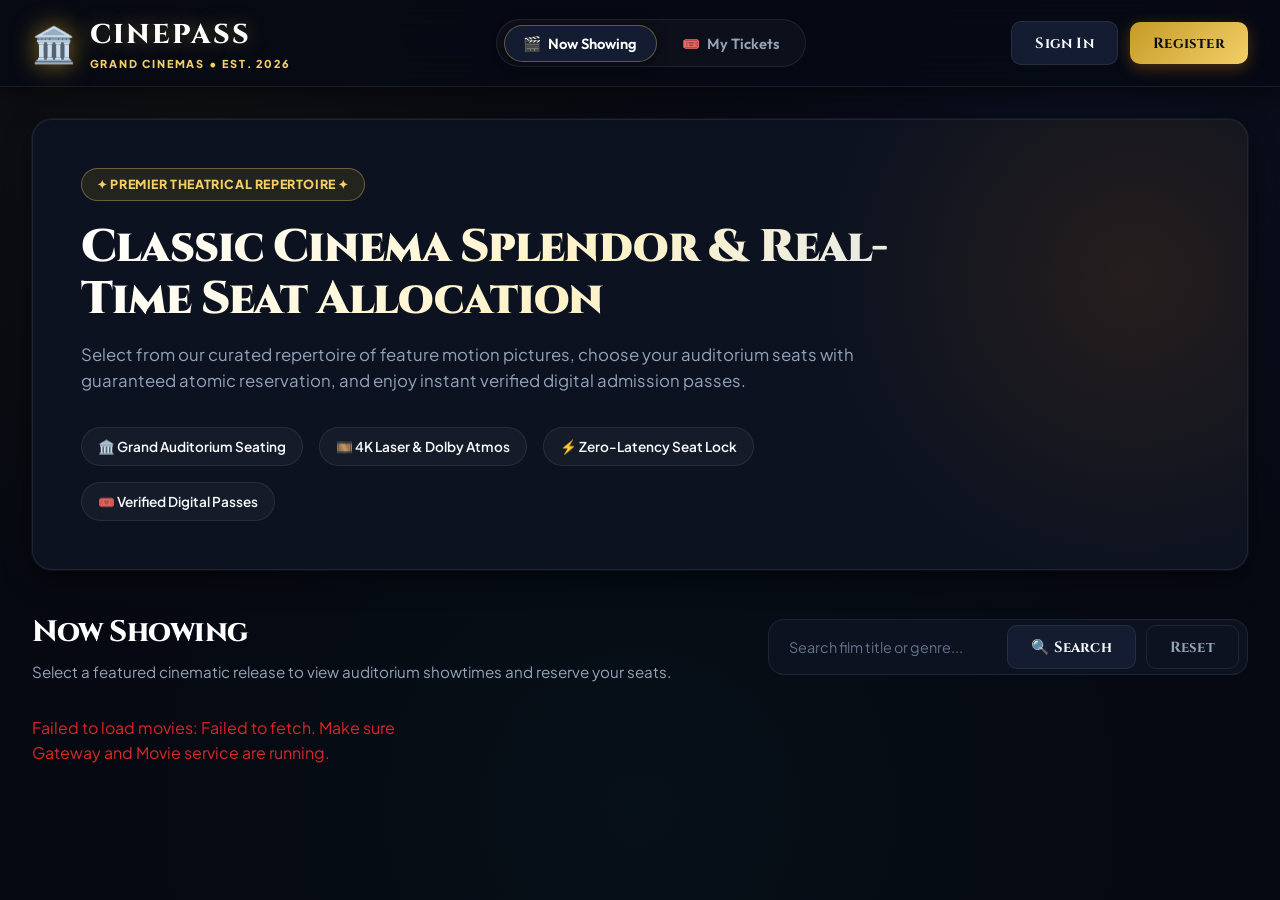
==== commit 2173207c: "Enhance UI with clean, classic cinema design and refined typography" ====
--- a/cinepass-api-gateway/src/main/resources/static/index.html
+++ b/cinepass-api-gateway/src/main/resources/static/index.html
@@ -3,30 +3,38 @@
 <head>
     <meta charset="UTF-8">
     <meta name="viewport" content="width=device-width, initial-scale=1.0">
-    <title>CinePass | High-Concurrency Entertainment Ticketing Portal</title>
-    <link rel="icon" href="data:image/svg+xml,<svg xmlns=%22http://www.w3.org/2000/svg%22 viewBox=%220 0 100 100%22><text y=%22.9em%22 font-size=%2290%22>🎬</text></svg>">
+    <title>CinePass | Premier Grand Cinema & Ticketing Portal</title>
+    <link rel="icon" href="data:image/svg+xml,<svg xmlns=%22http://www.w3.org/2000/svg%22 viewBox=%220 0 100 100%22><text y=%22.9em%22 font-size=%2280%22>&#127963;</text></svg>">
     <link rel="stylesheet" href="styles.css">
     <link rel="preconnect" href="https://fonts.googleapis.com">
     <link rel="preconnect" href="https://fonts.gstatic.com" crossorigin>
-    <link href="https://fonts.googleapis.com/css2?family=Plus+Jakarta+Sans:wght@300;400;500;600;700;800&family=Space+Grotesk:wght@500;700&display=swap" rel="stylesheet">
+    <link href="https://fonts.googleapis.com/css2?family=Cinzel:wght@500;600;700;800;900&family=Playfair+Display:ital,wght@0,600;0,700;1,400&family=Plus+Jakarta+Sans:wght@300;400;500;600;700;800&family=Outfit:wght@400;500;600;700;800&family=JetBrains+Mono:wght@400;500;700&display=swap" rel="stylesheet">
 </head>
 <body>
-    <!-- Top Navigation Bar -->
+    <!-- Top Classic Navigation Bar -->
     <header class="navbar">
         <div class="nav-container">
-            <div class="brand">
-                <div class="brand-icon">🎬</div>
+            <div class="brand" onclick="switchView('movies-view')">
+                <div class="brand-icon">🏛️</div>
                 <div class="brand-text">
-                    <span class="brand-title">CinePass</span>
-                    <span class="brand-badge">Engine v1.0</span>
+                    <span class="brand-title">CINEPASS</span>
+                    <span class="brand-badge">GRAND CINEMAS • EST. 2026</span>
                 </div>
             </div>
 
             <nav class="nav-links">
-                <button class="nav-btn active" data-tab="movies-view">🍿 Movies & Shows</button>
-                <button class="nav-btn" data-tab="bookings-view">🎟️ My Bookings</button>
-                <button class="nav-btn" data-tab="simulator-view" id="sim-nav-btn" style="display: none;">⚡ Concurrency Simulator</button>
-                <button class="nav-btn" data-tab="admin-view" id="admin-nav-btn" style="display: none;">👑 Admin Console</button>
+                <button class="nav-btn active" data-tab="movies-view">
+                    <span class="nav-icon">🎬</span> Now Showing
+                </button>
+                <button class="nav-btn" data-tab="bookings-view">
+                    <span class="nav-icon">🎟️</span> My Tickets
+                </button>
+                <button class="nav-btn" data-tab="simulator-view" id="sim-nav-btn" style="display: none;">
+                    <span class="nav-icon">⚡</span> Concurrency Simulator
+                </button>
+                <button class="nav-btn" data-tab="admin-view" id="admin-nav-btn" style="display: none;">
+                    <span class="nav-icon">👑</span> Management Console
+                </button>
             </nav>
 
             <div class="auth-section" id="auth-section">
@@ -36,29 +44,29 @@
     </header>
 
     <!-- Global Toast Notifications -->
-    <div id="toast-container" class="toast-container"></div>
-
-    <!-- Main Container -->
+    <div id="toast-container" class="toast-container" aria-live="polite"></div>
+
+    <!-- Main Content Container -->
     <main class="main-content">
-        <!-- Hero Section -->
+        <!-- Classic Theatrical Marquee Hero Section -->
         <section class="hero-banner">
             <div class="hero-content">
-                <div class="hero-tag">✨ PREMIER ENTERTAINMENT PORTAL</div>
-                <h1 class="hero-title">Book Blockbuster Movies & Reserve Seats Instantly</h1>
-                <p class="hero-subtitle">Discover the latest releases, choose your favorite auditorium seats in real-time, and enjoy instant booking confirmation.</p>
+                <div class="hero-tag">✦ PREMIER THEATRICAL REPERTOIRE ✦</div>
+                <h1 class="hero-title">Classic Cinema Splendor & Real-Time Seat Allocation</h1>
+                <p class="hero-subtitle">Select from our curated repertoire of feature motion pictures, choose your auditorium seats with guaranteed atomic reservation, and enjoy instant verified digital admission passes.</p>
                 
                 <div class="system-health-bar">
                     <div class="health-item">
-                        <span>🍿 Instant E-Tickets</span>
+                        <span>🏛️ Grand Auditorium Seating</span>
                     </div>
                     <div class="health-item">
-                        <span>💺 Live Seat Selection</span>
+                        <span>🎞️ 4K Laser & Dolby Atmos</span>
                     </div>
                     <div class="health-item">
-                        <span>⭐ IMAX 3D & 4K Laser</span>
+                        <span>⚡ Zero-Latency Seat Lock</span>
                     </div>
                     <div class="health-item">
-                        <span>⚡ Zero-Wait Confirmation</span>
+                        <span>🎟️ Verified Digital Passes</span>
                     </div>
                 </div>
             </div>
@@ -69,10 +77,10 @@
             <div class="section-header">
                 <div>
                     <h2 class="section-title">Now Showing</h2>
-                    <p class="section-desc">Select a blockbuster movie and reserve your preferred showtime.</p>
+                    <p class="section-desc">Select a featured cinematic release to view auditorium showtimes and reserve your seats.</p>
                 </div>
                 <div class="search-box">
-                    <input type="text" id="movie-search-input" placeholder="Search movies by title..." />
+                    <input type="text" id="movie-search-input" placeholder="Search film title or genre..." />
                     <button class="btn btn-secondary" id="search-movie-btn">🔍 Search</button>
                     <button class="btn btn-outline" id="reset-search-btn">Reset</button>
                 </div>
@@ -80,51 +88,51 @@
 
             <!-- Movie Cards Grid -->
             <div class="movies-grid" id="movies-grid">
-                <div class="loading-spinner">Loading movies from catalog...</div>
+                <div class="loading-spinner">Loading films from repertoire...</div>
             </div>
 
             <!-- Show Selection Modal / Section -->
-            <div id="show-selection-modal" class="modal">
+            <div id="show-selection-modal" class="modal" role="dialog" aria-modal="true" aria-labelledby="selected-movie-title">
                 <div class="modal-card modal-lg">
                     <div class="modal-header">
                         <div>
-                            <h3 class="modal-title" id="selected-movie-title">Movie Shows</h3>
+                            <h3 class="modal-title" id="selected-movie-title">Auditorium Showtimes</h3>
                             <span class="modal-subtitle" id="selected-movie-info">Genre • Duration</span>
                         </div>
-                        <button class="close-modal-btn" onclick="closeShowModal()">✕</button>
+                        <button class="close-modal-btn" onclick="closeShowModal()" aria-label="Close dialog">✕</button>
                     </div>
 
                     <div class="modal-body">
-                        <h4>Available Showtimes & Seat Availability</h4>
+                        <h4>Available Performances & Inventory</h4>
                         <div class="shows-list" id="shows-list">
                             <!-- Populated dynamically -->
                         </div>
 
-                        <!-- Interactive Seat Booking Widget -->
+                        <!-- Interactive Classic Auditorium Seat Reservation Widget -->
                         <div id="booking-widget" class="booking-widget" style="display: none;">
                             <div class="screen-indicator">
                                 <div class="screen-bar"></div>
-                                <span class="screen-text">CINEMA SCREEN</span>
+                                <span class="screen-text">✦ CURVED AUDITORIUM SCREEN ✦</span>
                             </div>
 
                             <div class="seat-map-container" id="seat-map-container">
-                                <!-- Interactive visual seats -->
+                                <!-- Interactive visual seats rendered dynamically -->
                             </div>
 
                             <div class="seat-legend">
                                 <div class="legend-item"><span class="seat-box available"></span> Available</div>
                                 <div class="legend-item"><span class="seat-box selected"></span> Selected</div>
-                                <div class="legend-item"><span class="seat-box occupied"></span> Booked</div>
+                                <div class="legend-item"><span class="seat-box occupied"></span> Reserved</div>
                             </div>
 
                             <div class="booking-summary-bar">
                                 <div class="summary-details">
-                                    <span>Selected Show: <strong id="summary-show-id">#101</strong></span>
-                                    <span>Seats to Book: <strong id="summary-seats-count">1</strong></span>
-                                    <span>Estimated Price: <strong id="summary-total-price">$24.00</strong></span>
+                                    <span>Selected Performance: <strong id="summary-show-id">#101</strong></span>
+                                    <span>Seats: <strong id="summary-seats-count">1</strong></span>
+                                    <span>Estimated Total: <strong id="summary-total-price">$24.00</strong></span>
                                 </div>
                                 <button class="btn btn-primary btn-glow" id="confirm-booking-btn">
-                                    ⚡ Confirm Instant Booking
+                                    ⚡ Confirm Instant Reservation
                                 </button>
                             </div>
                         </div>
@@ -137,10 +145,10 @@
         <section id="bookings-view" class="view-panel">
             <div class="section-header">
                 <div>
-                    <h2 class="section-title">My CinePass Tickets</h2>
-                    <p class="section-desc">Manage your reserved tickets, view booking confirmations, or process cancellations.</p>
-                </div>
-                <button class="btn btn-secondary" id="refresh-bookings-btn">🔄 Refresh Tickets</button>
+                    <h2 class="section-title">My Cinema Passes</h2>
+                    <p class="section-desc">Review your confirmed admission passes, inspect show details, or process cancellations.</p>
+                </div>
+                <button class="btn btn-secondary" id="refresh-bookings-btn">🔄 Refresh Passes</button>
             </div>
 
             <div class="bookings-grid" id="bookings-grid">
@@ -153,26 +161,26 @@
             <div class="section-header">
                 <div>
                     <h2 class="section-title">⚡ High-Concurrency Race Condition Simulator</h2>
-                    <p class="section-desc">Live stress-test the CinePass Atomic Allocation Engine against double-booking race conditions.</p>
+                    <p class="section-desc">Stress-test the CinePass Atomic Allocation Engine against simultaneous double-booking contention.</p>
                 </div>
             </div>
 
             <div class="simulator-card">
                 <div class="sim-controls-grid">
                     <div class="sim-control-group">
-                        <label>Target Show for Stress Contention</label>
+                        <label>Target Performance for Contention</label>
                         <select id="sim-target-show" class="form-input">
                             <!-- Populated dynamically -->
                         </select>
                     </div>
 
                     <div class="sim-control-group">
-                        <label>Concurrent Simulated Users</label>
+                        <label>Simulated Concurrent Patrons</label>
                         <input type="number" id="sim-users-count" class="form-input" value="15" min="2" max="50" />
                     </div>
 
                     <div class="sim-control-group">
-                        <label>Seats Demanded Per User</label>
+                        <label>Seats Demanded Per Patron</label>
                         <input type="number" id="sim-seats-per-user" class="form-input" value="2" min="1" max="10" />
                     </div>
 
@@ -219,51 +227,51 @@
         <section id="admin-view" class="view-panel">
             <div class="section-header">
                 <div>
-                    <h2 class="section-title">👑 Admin Control Panel</h2>
-                    <p class="section-desc">Create movies, schedule shows, and inspect system-wide allocations.</p>
+                    <h2 class="section-title">👑 Theater Management Console</h2>
+                    <p class="section-desc">Curate cinematic repertoire, schedule auditorium performances, and supervise seat inventory.</p>
                 </div>
             </div>
 
             <div class="admin-grid">
                 <!-- Add Movie Card -->
                 <div class="admin-card">
-                    <h3 class="admin-card-title">🎬 Add New Movie</h3>
+                    <h3 class="admin-card-title">🎬 Add Film to Repertoire</h3>
                     <form id="add-movie-form" class="admin-form">
                         <div class="form-group">
-                            <label>Movie Title</label>
+                            <label>Film Title</label>
                             <input type="text" id="admin-movie-title" class="form-input" placeholder="e.g. Oppenheimer" required />
                         </div>
                         <div class="form-group">
                             <label>Genre</label>
-                            <input type="text" id="admin-movie-genre" class="form-input" placeholder="e.g. Biography/Drama" required />
+                            <input type="text" id="admin-movie-genre" class="form-input" placeholder="e.g. Biography / Historical Drama" required />
                         </div>
                         <div class="form-group">
                             <label>Duration (Minutes)</label>
                             <input type="number" id="admin-movie-duration" class="form-input" placeholder="180" min="1" required />
                         </div>
-                        <button type="submit" class="btn btn-primary">Save Movie to Catalog</button>
+                        <button type="submit" class="btn btn-primary">Save Film to Repertoire</button>
                     </form>
                 </div>
 
                 <!-- Schedule Show Card -->
                 <div class="admin-card">
-                    <h3 class="admin-card-title">📅 Schedule New Show</h3>
+                    <h3 class="admin-card-title">📅 Schedule Performance</h3>
                     <form id="schedule-show-form" class="admin-form">
                         <div class="form-group">
-                            <label>Select Movie</label>
+                            <label>Select Film</label>
                             <select id="admin-show-movie-select" class="form-input" required>
                                 <!-- Populated dynamically -->
                             </select>
                         </div>
                         <div class="form-group">
-                            <label>Showtime (Future Date & Time)</label>
+                            <label>Performance Showtime</label>
                             <input type="datetime-local" id="admin-show-time" class="form-input" required />
                         </div>
                         <div class="form-group">
-                            <label>Seat Capacity (Available Seats)</label>
+                            <label>Auditorium Seat Capacity</label>
                             <input type="number" id="admin-show-capacity" class="form-input" placeholder="100" min="1" required />
                         </div>
-                        <button type="submit" class="btn btn-primary">Schedule Show</button>
+                        <button type="submit" class="btn btn-primary">Schedule Performance</button>
                     </form>
                 </div>
             </div>
@@ -271,78 +279,78 @@
     </main>
 
     <!-- Auth Modal (Login / Register) -->
-    <div id="auth-modal" class="modal">
+    <div id="auth-modal" class="modal" role="dialog" aria-modal="true" aria-labelledby="auth-modal-title">
         <div class="modal-card">
             <div class="modal-header">
                 <div>
-                    <h3 class="modal-title" id="auth-modal-title">CinePass Authentication</h3>
-                    <span class="modal-subtitle">Login or create an account to book cinema tickets</span>
-                </div>
-                <button class="close-modal-btn" onclick="closeAuthModal()">✕</button>
+                    <h3 class="modal-title" id="auth-modal-title">CinePass Member Access</h3>
+                    <span class="modal-subtitle">Sign in or register for immediate ticket booking and seat reservation</span>
+                </div>
+                <button class="close-modal-btn" onclick="closeAuthModal()" aria-label="Close dialog">✕</button>
             </div>
 
             <div class="auth-tabs">
                 <button class="auth-tab-btn active" id="tab-login-btn" onclick="switchAuthTab('login')">Sign In</button>
-                <button class="auth-tab-btn" id="tab-register-btn" onclick="switchAuthTab('register')">Register</button>
+                <button class="auth-tab-btn" id="tab-register-btn" onclick="switchAuthTab('register')">Register Patron</button>
             </div>
 
             <!-- Login Form -->
             <form id="login-form" class="auth-form active">
                 <div class="quick-login-pills">
-                    <button type="button" class="pill-btn" onclick="quickFillLogin('john_doe', 'password123')">⚡ Quick User (john_doe)</button>
+                    <button type="button" class="pill-btn" onclick="quickFillLogin('john_doe', 'password123')">⚡ Quick Patron (john_doe)</button>
                     <button type="button" class="pill-btn admin" onclick="quickFillLogin('admin', 'password123')">👑 Quick Admin (admin)</button>
                 </div>
 
                 <div class="form-group">
                     <label>Username</label>
-                    <input type="text" id="login-username" class="form-input" placeholder="Enter username" required />
+                    <input type="text" id="login-username" class="form-input" placeholder="Enter username" autocomplete="username" required />
                 </div>
                 <div class="form-group">
                     <label>Password</label>
-                    <input type="password" id="login-password" class="form-input" placeholder="Enter password" required />
-                </div>
-                <button type="submit" class="btn btn-primary btn-block">Sign In with CinePass</button>
+                    <input type="password" id="login-password" class="form-input" placeholder="Enter password" autocomplete="current-password" required />
+                </div>
+                <button type="submit" class="btn btn-primary btn-block">Sign In to CinePass</button>
             </form>
 
             <!-- Register Form -->
             <form id="register-form" class="auth-form">
                 <div class="form-group">
-                    <label>Username</label>
-                    <input type="text" id="reg-username" class="form-input" placeholder="Pick a unique username" required />
+                    <label>Desired Username</label>
+                    <input type="text" id="reg-username" class="form-input" placeholder="Pick a unique username" autocomplete="username" required />
                 </div>
                 <div class="form-group">
                     <label>Email Address</label>
-                    <input type="email" id="reg-email" class="form-input" placeholder="name@domain.com" required />
-                </div>
-                <div class="form-group">
-                    <label>Password</label>
-                    <input type="password" id="reg-password" class="form-input" placeholder="Minimum 6 characters" required />
-                </div>
-                <button type="submit" class="btn btn-primary btn-block">Create Account</button>
+                    <input type="email" id="reg-email" class="form-input" placeholder="patron@cinema.com" autocomplete="email" required />
+                </div>
+                <div class="form-group">
+                    <label>Secret Password</label>
+                    <input type="password" id="reg-password" class="form-input" placeholder="Minimum 6 characters" autocomplete="new-password" required />
+                </div>
+                <button type="submit" class="btn btn-primary btn-block">Register Membership</button>
             </form>
         </div>
     </div>
 
-    <!-- Booking Confirmation Pass Modal -->
-    <div id="ticket-pass-modal" class="modal">
+    <!-- Classic Cinema Ticket Pass Modal -->
+    <div id="ticket-pass-modal" class="modal" role="dialog" aria-modal="true" aria-labelledby="ticket-movie-title">
         <div class="modal-card modal-ticket">
             <div class="ticket-header">
-                <div class="ticket-badge">🎉 BOOKING CONFIRMED</div>
-                <button class="close-modal-btn" onclick="closeTicketModal()">✕</button>
+                <div class="ticket-badge">✦ OFFICIAL ADMISSION PASS ✦</div>
+                <button class="close-modal-btn" onclick="closeTicketModal()" aria-label="Close dialog">✕</button>
             </div>
             <div class="ticket-body">
                 <div class="ticket-movie" id="ticket-movie-title">Movie Title</div>
                 <div class="ticket-details-grid">
                     <div class="ticket-detail">
-                        <span class="lbl">Booking ID</span>
+                        <span class="lbl">Booking Reference</span>
                         <span class="val" id="ticket-booking-id">#5001</span>
                     </div>
                     <div class="ticket-detail">
-                        <span class="lbl">Seats</span>
+                        <span class="lbl">Allocated Seats</span>
                         <span class="val" id="ticket-seats-count">2 Seats</span>
                     </div>
                     <div class="ticket-detail">
-                        <span class="lbl">Show ID</span>
+                        <span class="lbl">Performance ID</span>
                         <span class="val" id="ticket-show-id">#101</span>
                     </div>
                     <div class="ticket-detail">
@@ -352,16 +360,15 @@
                 </div>
                 <div class="ticket-barcode">
                     <div class="barcode-lines"></div>
-                    <span class="barcode-num">CINEPASS-SECURE-ALLOCATION-2026</span>
+                    <span class="barcode-num">CINEPASS-ROYAL-AUTHENTICATED-2026</span>
                 </div>
             </div>
             <div class="ticket-footer">
-                <button class="btn btn-secondary btn-block" onclick="closeTicketModal()">Done & View My Bookings</button>
+                <button class="btn btn-secondary btn-block" onclick="closeTicketModal()">Done & View My Tickets</button>
             </div>
         </div>
     </div>
 
     <script src="app.js"></script>
 </body>
-</html>
-
+</html>
--- a/cinepass-api-gateway/src/main/resources/static/styles.css
+++ b/cinepass-api-gateway/src/main/resources/static/styles.css
@@ -14,57 +14,59 @@
    ✅ Toast Notifications, Loading Spinners & Empty States
    =================================================================== */
 
-@import url('https://fonts.googleapis.com/css2?family=Plus+Jakarta+Sans:wght@300;400;500;600;700;800&family=Outfit:wght@400;500;600;700;800;900&family=JetBrains+Mono:wght@400;500;700&display=swap');
+@import url('https://fonts.googleapis.com/css2?family=Cinzel:wght@500;600;700;800;900&family=Playfair+Display:ital,wght@0,600;0,700;1,400&family=Plus+Jakarta+Sans:wght@300;400;500;600;700;800&family=Outfit:wght@400;500;600;700;800&family=JetBrains+Mono:wght@400;500;700&display=swap');
 
 :root {
     /* Classic Cinema Dark Palette */
-    --bg-base: #070a14;
-    --bg-surface: #0e1424;
-    --bg-surface-elevated: #151e34;
-    --bg-card: rgba(15, 23, 42, 0.85);
-    --bg-card-hover: rgba(22, 33, 58, 0.95);
-
-    /* Classic Accents */
-    --accent-gold: #d97706;
-    --accent-gold-light: #fbbf24;
-    --accent-gold-glow: rgba(251, 191, 36, 0.35);
-    --accent-ruby: #e11d48;
-    --accent-ruby-light: #f43f5e;
+    --bg-base: #060911;
+    --bg-surface: #0c1220;
+    --bg-surface-elevated: #131c30;
+    --bg-card: rgba(14, 21, 38, 0.88);
+    --bg-card-hover: rgba(20, 30, 52, 0.95);
+
+    /* Classic Royal Cinema Gold & Ruby Accents */
+    --accent-gold: #c59b27;
+    --accent-gold-light: #f3cf68;
+    --accent-gold-glow: rgba(243, 207, 104, 0.35);
+    --accent-ruby: #dc2626;
+    --accent-ruby-light: #ef4444;
     --accent-cyan: #06b6d4;
     --accent-emerald: #10b981;
     --accent-indigo: #6366f1;
 
     /* Gradients */
-    --gradient-gold: linear-gradient(135deg, #d97706 0%, #fbbf24 100%);
-    --gradient-ruby: linear-gradient(135deg, #e11d48 0%, #f43f5e 100%);
-    --gradient-header: linear-gradient(135deg, #ffffff 0%, #e2e8f0 70%, #94a3b8 100%);
+    --gradient-gold: linear-gradient(135deg, #c59b27 0%, #f3cf68 100%);
+    --gradient-ruby: linear-gradient(135deg, #b91c1c 0%, #dc2626 100%);
+    --gradient-header: linear-gradient(135deg, #ffffff 0%, #fef3c7 60%, #e2e8f0 100%);
     --gradient-surface: linear-gradient(180deg, rgba(255, 255, 255, 0.04) 0%, rgba(255, 255, 255, 0.01) 100%);
 
     /* Typography Colors */
     --text-primary: #f8fafc;
     --text-secondary: #94a3b8;
     --text-muted: #64748b;
-    --text-gold: #fbbf24;
+    --text-gold: #f3cf68;
 
     /* Borders */
     --border-subtle: rgba(255, 255, 255, 0.08);
     --border-medium: rgba(255, 255, 255, 0.16);
-    --border-gold: rgba(251, 191, 36, 0.35);
+    --border-gold: rgba(243, 207, 104, 0.35);
 
     /* Shadows */
-    --shadow-card: 0 10px 30px -5px rgba(0, 0, 0, 0.6), 0 0 0 1px rgba(255, 255, 255, 0.06);
-    --shadow-card-hover: 0 20px 40px -5px rgba(0, 0, 0, 0.8), 0 0 0 1px rgba(251, 191, 36, 0.4), 0 0 20px rgba(217, 119, 6, 0.25);
-    --shadow-modal: 0 25px 60px -12px rgba(0, 0, 0, 0.9), 0 0 0 1px rgba(255, 255, 255, 0.1);
+    --shadow-card: 0 10px 30px -5px rgba(0, 0, 0, 0.65), 0 0 0 1px rgba(255, 255, 255, 0.06);
+    --shadow-card-hover: 0 20px 40px -5px rgba(0, 0, 0, 0.85), 0 0 0 1px rgba(243, 207, 104, 0.4), 0 0 20px rgba(197, 155, 39, 0.25);
+    --shadow-modal: 0 25px 60px -12px rgba(0, 0, 0, 0.95), 0 0 0 1px rgba(255, 255, 255, 0.12);
 
     /* Radii */
     --radius-sm: 6px;
-    --radius-md: 12px;
-    --radius-lg: 18px;
-    --radius-xl: 24px;
+    --radius-md: 10px;
+    --radius-lg: 16px;
+    --radius-xl: 20px;
     --radius-full: 9999px;
 
     /* Fonts */
-    --font-heading: 'Outfit', -apple-system, sans-serif;
+    --font-heading: 'Cinzel', 'Playfair Display', serif;
+    --font-classic: 'Cinzel', 'Playfair Display', serif;
+    --font-sans: 'Outfit', 'Plus Jakarta Sans', sans-serif;
     --font-body: 'Plus Jakarta Sans', -apple-system, sans-serif;
     --font-mono: 'JetBrains Mono', monospace;
 
@@ -81,14 +83,22 @@
     scroll-behavior: smooth;
     font-size: 16px;
     color-scheme: dark;
+    accent-color: var(--accent-gold);
+    scrollbar-color: rgba(197, 155, 39, 0.45) rgba(6, 9, 17, 0.7);
+    scrollbar-width: thin;
+}
+
+::selection {
+    background: rgba(197, 155, 39, 0.35);
+    color: #ffffff;
 }
 
 body {
     background-color: var(--bg-base);
     background-image: 
-        radial-gradient(circle at 10% 10%, rgba(217, 119, 6, 0.06) 0%, transparent 40%),
-        radial-gradient(circle at 90% 15%, rgba(99, 102, 241, 0.07) 0%, transparent 40%),
-        radial-gradient(circle at 50% 90%, rgba(6, 182, 212, 0.05) 0%, transparent 50%);
+        radial-gradient(circle at 15% 10%, rgba(197, 155, 39, 0.05) 0%, transparent 40%),
+        radial-gradient(circle at 85% 15%, rgba(99, 102, 241, 0.06) 0%, transparent 40%),
+        radial-gradient(circle at 50% 90%, rgba(6, 182, 212, 0.04) 0%, transparent 50%);
     background-attachment: fixed;
     color: var(--text-primary);
     font-family: var(--font-body);
@@ -99,7 +109,7 @@
     line-height: 1.55;
 }
 
-/* Custom Scrollbar */
+/* Custom Scrollbar Fallbacks */
 ::-webkit-scrollbar {
     width: 8px;
     height: 8px;
@@ -108,7 +118,7 @@
     background: var(--bg-base);
 }
 ::-webkit-scrollbar-thumb {
-    background: rgba(255, 255, 255, 0.16);
+    background: rgba(197, 155, 39, 0.3);
     border-radius: var(--radius-full);
 }
 ::-webkit-scrollbar-thumb:hover {
@@ -165,11 +175,12 @@
 }
 
 .brand-title {
-    font-family: var(--font-heading);
-    font-size: 1.65rem;
+    font-family: var(--font-classic);
+    font-size: 1.7rem;
     font-weight: 800;
-    letter-spacing: -0.5px;
-    color: #ffffff;
+    letter-spacing: 2px;
+    color: #ffffff;
+    text-shadow: 0 0 20px rgba(243, 207, 104, 0.35);
 }
 
 .brand-badge {
@@ -194,7 +205,7 @@
     background: transparent;
     border: none;
     color: var(--text-secondary);
-    font-family: var(--font-heading);
+    font-family: var(--font-sans);
     font-size: 0.92rem;
     font-weight: 600;
     padding: 0.5rem 1.15rem;
@@ -1204,6 +1215,16 @@
 
 .form-input:focus {
     border-color: var(--border-gold);
+    box-shadow: 0 0 0 3px rgba(243, 207, 104, 0.15);
+}
+
+.form-input:not([type="range"]):user-invalid {
+    border-color: var(--accent-ruby) !important;
+    box-shadow: 0 0 0 2px rgba(220, 38, 38, 0.25) !important;
+}
+
+.form-input:not([type="range"]):user-valid {
+    border-color: rgba(16, 185, 129, 0.4);
 }
 
 select.form-input option {
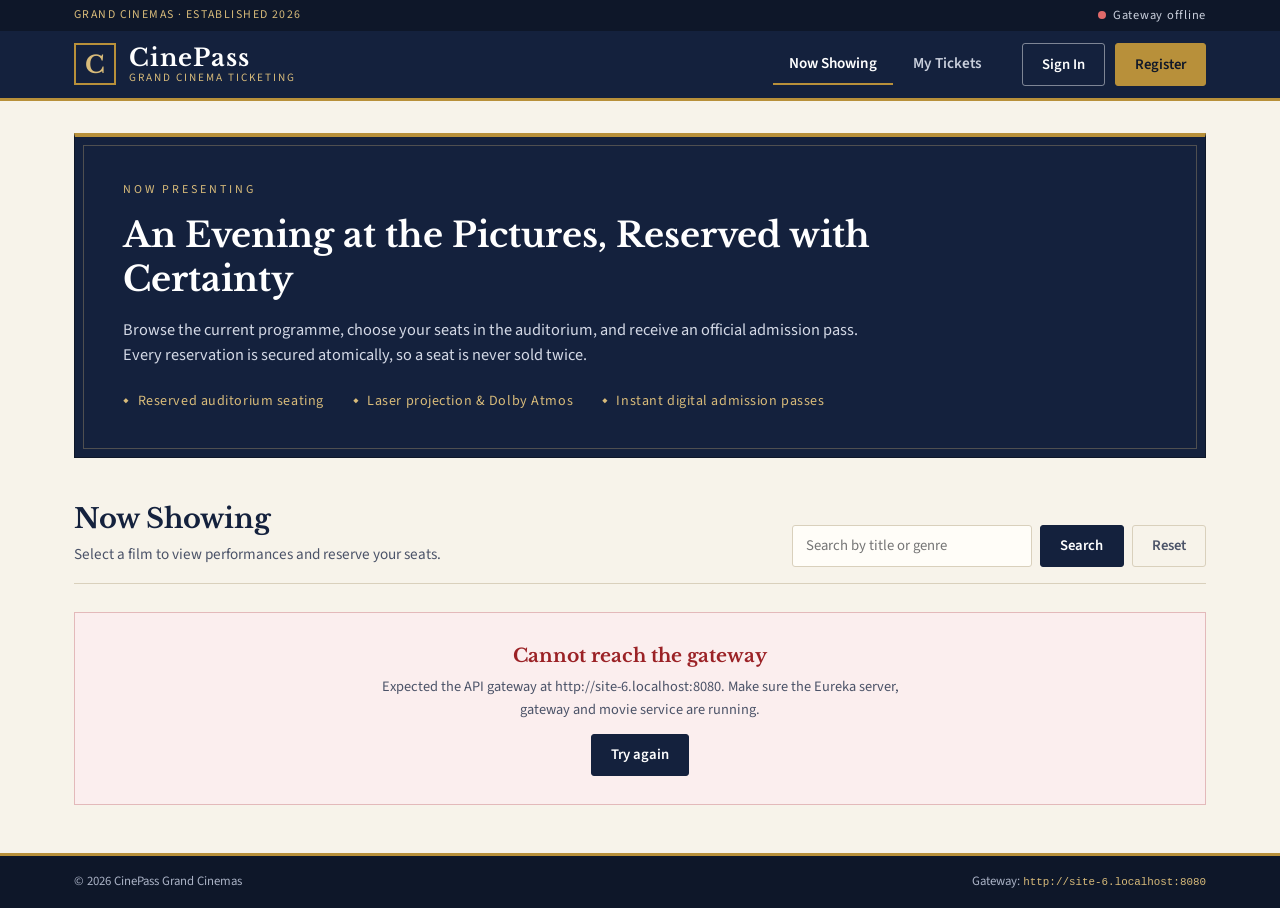
==== commit afd03566: "Apply classic professional theme with Libre Baskerville typography, ivory paper palette and robust g" ====
--- a/cinepass-api-gateway/src/main/resources/static/index.html
+++ b/cinepass-api-gateway/src/main/resources/static/index.html
@@ -3,137 +3,109 @@
 <head>
     <meta charset="UTF-8">
     <meta name="viewport" content="width=device-width, initial-scale=1.0">
-    <title>CinePass | Premier Grand Cinema & Ticketing Portal</title>
-    <link rel="icon" href="data:image/svg+xml,<svg xmlns=%22http://www.w3.org/2000/svg%22 viewBox=%220 0 100 100%22><text y=%22.9em%22 font-size=%2280%22>&#127963;</text></svg>">
-    <link rel="stylesheet" href="styles.css">
+    <title>CinePass | Grand Cinema Ticketing</title>
+    <link rel="icon" href="data:image/svg+xml,<svg xmlns=%22http://www.w3.org/2000/svg%22 viewBox=%220 0 100 100%22><rect width=%22100%22 height=%22100%22 rx=%2212%22 fill=%22%23701c2b%22/><text x=%2250%22 y=%2272%22 font-size=%2262%22 text-anchor=%22middle%22 fill=%22%23c9a24b%22 font-family=%22serif%22>C</text></svg>">
     <link rel="preconnect" href="https://fonts.googleapis.com">
     <link rel="preconnect" href="https://fonts.gstatic.com" crossorigin>
-    <link href="https://fonts.googleapis.com/css2?family=Cinzel:wght@500;600;700;800;900&family=Playfair+Display:ital,wght@0,600;0,700;1,400&family=Plus+Jakarta+Sans:wght@300;400;500;600;700;800&family=Outfit:wght@400;500;600;700;800&family=JetBrains+Mono:wght@400;500;700&display=swap" rel="stylesheet">
+    <link href="https://fonts.googleapis.com/css2?family=Libre+Baskerville:wght@400;700&family=Source+Sans+3:wght@400;500;600;700&display=swap" rel="stylesheet">
+    <link rel="stylesheet" href="styles.css">
 </head>
 <body>
-    <!-- Top Classic Navigation Bar -->
-    <header class="navbar">
-        <div class="nav-container">
-            <div class="brand" onclick="switchView('movies-view')">
-                <div class="brand-icon">🏛️</div>
-                <div class="brand-text">
-                    <span class="brand-title">CINEPASS</span>
-                    <span class="brand-badge">GRAND CINEMAS • EST. 2026</span>
-                </div>
-            </div>
-
-            <nav class="nav-links">
-                <button class="nav-btn active" data-tab="movies-view">
-                    <span class="nav-icon">🎬</span> Now Showing
-                </button>
-                <button class="nav-btn" data-tab="bookings-view">
-                    <span class="nav-icon">🎟️</span> My Tickets
-                </button>
-                <button class="nav-btn" data-tab="simulator-view" id="sim-nav-btn" style="display: none;">
-                    <span class="nav-icon">⚡</span> Concurrency Simulator
-                </button>
-                <button class="nav-btn" data-tab="admin-view" id="admin-nav-btn" style="display: none;">
-                    <span class="nav-icon">👑</span> Management Console
-                </button>
-            </nav>
-
-            <div class="auth-section" id="auth-section">
-                <!-- Injected via JavaScript -->
+    <header class="masthead">
+        <div class="masthead-top">
+            <div class="container masthead-top-inner">
+                <span>Grand Cinemas &middot; Established 2026</span>
+                <span id="connection-status" class="conn" title="Gateway connection status">
+                    <span class="conn-dot"></span><span id="connection-text">Checking connection&hellip;</span>
+                </span>
+            </div>
+        </div>
+        <div class="container masthead-main">
+            <a class="brand" href="#" onclick="switchView('movies-view'); return false;">
+                <span class="brand-mark">C</span>
+                <span class="brand-text">
+                    <span class="brand-title">CinePass</span>
+                    <span class="brand-sub">Grand Cinema Ticketing</span>
+                </span>
+            </a>
+            <button class="menu-toggle" id="menu-toggle" aria-label="Toggle navigation" aria-expanded="false">Menu</button>
+            <div class="masthead-right" id="masthead-right">
+                <nav class="nav-links" aria-label="Primary">
+                    <button class="nav-btn active" data-tab="movies-view">Now Showing</button>
+                    <button class="nav-btn" data-tab="bookings-view">My Tickets</button>
+                    <button class="nav-btn" data-tab="simulator-view" id="sim-nav-btn" style="display:none;">Concurrency Test</button>
+                    <button class="nav-btn" data-tab="admin-view" id="admin-nav-btn" style="display:none;">Management</button>
+                </nav>
+                <div class="auth-section" id="auth-section"></div>
             </div>
         </div>
     </header>
 
-    <!-- Global Toast Notifications -->
     <div id="toast-container" class="toast-container" aria-live="polite"></div>
 
-    <!-- Main Content Container -->
-    <main class="main-content">
-        <!-- Classic Theatrical Marquee Hero Section -->
-        <section class="hero-banner">
-            <div class="hero-content">
-                <div class="hero-tag">✦ PREMIER THEATRICAL REPERTOIRE ✦</div>
-                <h1 class="hero-title">Classic Cinema Splendor & Real-Time Seat Allocation</h1>
-                <p class="hero-subtitle">Select from our curated repertoire of feature motion pictures, choose your auditorium seats with guaranteed atomic reservation, and enjoy instant verified digital admission passes.</p>
-                
-                <div class="system-health-bar">
-                    <div class="health-item">
-                        <span>🏛️ Grand Auditorium Seating</span>
-                    </div>
-                    <div class="health-item">
-                        <span>🎞️ 4K Laser & Dolby Atmos</span>
-                    </div>
-                    <div class="health-item">
-                        <span>⚡ Zero-Latency Seat Lock</span>
-                    </div>
-                    <div class="health-item">
-                        <span>🎟️ Verified Digital Passes</span>
-                    </div>
-                </div>
-            </div>
-        </section>
-
-        <!-- 1. Movies & Shows View -->
+    <main class="container main-content">
+        <section class="hero" id="hero">
+            <div class="hero-inner">
+                <p class="eyebrow">Now Presenting</p>
+                <h1 class="hero-title">An Evening at the Pictures, Reserved with Certainty</h1>
+                <p class="hero-subtitle">Browse the current programme, choose your seats in the auditorium, and receive an official admission pass. Every reservation is secured atomically, so a seat is never sold twice.</p>
+                <ul class="hero-points">
+                    <li>Reserved auditorium seating</li>
+                    <li>Laser projection &amp; Dolby Atmos</li>
+                    <li>Instant digital admission passes</li>
+                </ul>
+            </div>
+        </section>
+
+        <!-- 1. Movies -->
         <section id="movies-view" class="view-panel active">
             <div class="section-header">
                 <div>
                     <h2 class="section-title">Now Showing</h2>
-                    <p class="section-desc">Select a featured cinematic release to view auditorium showtimes and reserve your seats.</p>
+                    <p class="section-desc">Select a film to view performances and reserve your seats.</p>
                 </div>
                 <div class="search-box">
-                    <input type="text" id="movie-search-input" placeholder="Search film title or genre..." />
-                    <button class="btn btn-secondary" id="search-movie-btn">🔍 Search</button>
+                    <input type="text" id="movie-search-input" placeholder="Search by title or genre" aria-label="Search films" />
+                    <button class="btn btn-secondary" id="search-movie-btn">Search</button>
                     <button class="btn btn-outline" id="reset-search-btn">Reset</button>
                 </div>
             </div>
 
-            <!-- Movie Cards Grid -->
             <div class="movies-grid" id="movies-grid">
-                <div class="loading-spinner">Loading films from repertoire...</div>
-            </div>
-
-            <!-- Show Selection Modal / Section -->
+                <div class="loading-spinner">Loading programme&hellip;</div>
+            </div>
+
             <div id="show-selection-modal" class="modal" role="dialog" aria-modal="true" aria-labelledby="selected-movie-title">
                 <div class="modal-card modal-lg">
                     <div class="modal-header">
                         <div>
-                            <h3 class="modal-title" id="selected-movie-title">Auditorium Showtimes</h3>
-                            <span class="modal-subtitle" id="selected-movie-info">Genre • Duration</span>
-                        </div>
-                        <button class="close-modal-btn" onclick="closeShowModal()" aria-label="Close dialog">✕</button>
-                    </div>
-
+                            <h3 class="modal-title" id="selected-movie-title">Performances</h3>
+                            <span class="modal-subtitle" id="selected-movie-info">Genre &middot; Duration</span>
+                        </div>
+                        <button class="close-modal-btn" onclick="closeShowModal()" aria-label="Close dialog">&times;</button>
+                    </div>
                     <div class="modal-body">
-                        <h4>Available Performances & Inventory</h4>
-                        <div class="shows-list" id="shows-list">
-                            <!-- Populated dynamically -->
-                        </div>
-
-                        <!-- Interactive Classic Auditorium Seat Reservation Widget -->
-                        <div id="booking-widget" class="booking-widget" style="display: none;">
+                        <h4 class="subhead">Available Performances</h4>
+                        <div class="shows-list" id="shows-list"></div>
+
+                        <div id="booking-widget" class="booking-widget" style="display:none;">
                             <div class="screen-indicator">
                                 <div class="screen-bar"></div>
-                                <span class="screen-text">✦ CURVED AUDITORIUM SCREEN ✦</span>
+                                <span class="screen-text">Screen</span>
                             </div>
-
-                            <div class="seat-map-container" id="seat-map-container">
-                                <!-- Interactive visual seats rendered dynamically -->
-                            </div>
-
+                            <div class="seat-map-container" id="seat-map-container"></div>
                             <div class="seat-legend">
                                 <div class="legend-item"><span class="seat-box available"></span> Available</div>
                                 <div class="legend-item"><span class="seat-box selected"></span> Selected</div>
                                 <div class="legend-item"><span class="seat-box occupied"></span> Reserved</div>
                             </div>
-
                             <div class="booking-summary-bar">
                                 <div class="summary-details">
-                                    <span>Selected Performance: <strong id="summary-show-id">#101</strong></span>
+                                    <span>Performance: <strong id="summary-show-id">#101</strong></span>
                                     <span>Seats: <strong id="summary-seats-count">1</strong></span>
-                                    <span>Estimated Total: <strong id="summary-total-price">$24.00</strong></span>
+                                    <span>Total: <strong id="summary-total-price">$0.00</strong></span>
                                 </div>
-                                <button class="btn btn-primary btn-glow" id="confirm-booking-btn">
-                                    ⚡ Confirm Instant Reservation
-                                </button>
+                                <button class="btn btn-primary" id="confirm-booking-btn">Confirm Reservation</button>
                             </div>
                         </div>
                     </div>
@@ -141,135 +113,105 @@
             </div>
         </section>
 
-        <!-- 2. My Bookings View -->
+        <!-- 2. Bookings -->
         <section id="bookings-view" class="view-panel">
             <div class="section-header">
                 <div>
-                    <h2 class="section-title">My Cinema Passes</h2>
-                    <p class="section-desc">Review your confirmed admission passes, inspect show details, or process cancellations.</p>
-                </div>
-                <button class="btn btn-secondary" id="refresh-bookings-btn">🔄 Refresh Passes</button>
-            </div>
-
-            <div class="bookings-grid" id="bookings-grid">
-                <!-- Populated dynamically -->
-            </div>
-        </section>
-
-        <!-- 3. High Concurrency Simulator View -->
+                    <h2 class="section-title">My Tickets</h2>
+                    <p class="section-desc">Review your admission passes or cancel a reservation.</p>
+                </div>
+                <button class="btn btn-secondary" id="refresh-bookings-btn">Refresh</button>
+            </div>
+            <div class="bookings-grid" id="bookings-grid"></div>
+        </section>
+
+        <!-- 3. Simulator -->
         <section id="simulator-view" class="view-panel">
             <div class="section-header">
                 <div>
-                    <h2 class="section-title">⚡ High-Concurrency Race Condition Simulator</h2>
-                    <p class="section-desc">Stress-test the CinePass Atomic Allocation Engine against simultaneous double-booking contention.</p>
-                </div>
-            </div>
-
-            <div class="simulator-card">
+                    <h2 class="section-title">Concurrency Test</h2>
+                    <p class="section-desc">Fire simultaneous booking requests at one performance to verify that overbooking is prevented.</p>
+                </div>
+            </div>
+            <div class="panel">
                 <div class="sim-controls-grid">
-                    <div class="sim-control-group">
-                        <label>Target Performance for Contention</label>
-                        <select id="sim-target-show" class="form-input">
-                            <!-- Populated dynamically -->
-                        </select>
-                    </div>
-
-                    <div class="sim-control-group">
-                        <label>Simulated Concurrent Patrons</label>
+                    <div class="form-group">
+                        <label for="sim-target-show">Target performance</label>
+                        <select id="sim-target-show" class="form-input"></select>
+                    </div>
+                    <div class="form-group">
+                        <label for="sim-users-count">Concurrent patrons</label>
                         <input type="number" id="sim-users-count" class="form-input" value="15" min="2" max="50" />
                     </div>
-
-                    <div class="sim-control-group">
-                        <label>Seats Demanded Per Patron</label>
-                        <input type="number" id="sim-seats-per-user" class="form-input" value="2" min="1" max="10" />
-                    </div>
-
-                    <div class="sim-control-group align-end">
-                        <button class="btn btn-danger btn-glow" id="run-sim-btn">
-                            🔥 Launch Simultaneous Rush
-                        </button>
-                    </div>
-                </div>
-
-                <!-- Simulation Realtime Dashboard -->
+                    <div class="form-group">
+                        <label for="sim-seats-per-user">Seats per patron</label>
+                        <input type="number" id="sim-seats-per-user" class="form-input" value="2" min="1" max="6" />
+                    </div>
+                    <div class="form-group align-end">
+                        <button class="btn btn-danger btn-block" id="run-sim-btn">Run Simultaneous Test</button>
+                    </div>
+                </div>
+
                 <div class="sim-metrics-grid">
-                    <div class="metric-card">
-                        <span class="metric-title">Available Starting Inventory</span>
-                        <span class="metric-val" id="metric-start-inventory">--</span>
-                    </div>
-                    <div class="metric-card success">
-                        <span class="metric-title">Confirmed Allocations (200/201)</span>
-                        <span class="metric-val text-success" id="metric-confirmed">0</span>
-                    </div>
-                    <div class="metric-card danger">
-                        <span class="metric-title">Blocked Overbooking Conflicts (409)</span>
-                        <span class="metric-val text-danger" id="metric-rejected">0</span>
-                    </div>
-                    <div class="metric-card highlight">
-                        <span class="metric-title">Final Database Remaining Seats</span>
-                        <span class="metric-val text-primary" id="metric-final-seats">--</span>
-                    </div>
+                    <div class="metric-card"><span class="metric-title">Starting inventory</span><span class="metric-val" id="metric-start-inventory">&ndash;</span></div>
+                    <div class="metric-card"><span class="metric-title">Confirmed</span><span class="metric-val text-success" id="metric-confirmed">0</span></div>
+                    <div class="metric-card"><span class="metric-title">Rejected (409)</span><span class="metric-val text-danger" id="metric-rejected">0</span></div>
+                    <div class="metric-card"><span class="metric-title">Final seats</span><span class="metric-val text-primary" id="metric-final-seats">&ndash;</span></div>
                 </div>
 
                 <div class="sim-logs-container">
                     <div class="sim-logs-header">
-                        <span>Real-Time Concurrency Stream Logs</span>
-                        <button class="btn-clean" onclick="clearSimLogs()">Clear Log</button>
+                        <span>Request log</span>
+                        <button class="btn-clean" onclick="clearSimLogs()">Clear</button>
                     </div>
                     <div class="sim-logs-stream" id="sim-logs-stream">
-                        <div class="log-entry info">Ready to initiate concurrent simulation...</div>
-                    </div>
-                </div>
-            </div>
-        </section>
-
-        <!-- 4. Admin Management Console -->
+                        <div class="log-entry info">Ready.</div>
+                    </div>
+                </div>
+            </div>
+        </section>
+
+        <!-- 4. Admin -->
         <section id="admin-view" class="view-panel">
             <div class="section-header">
                 <div>
-                    <h2 class="section-title">👑 Theater Management Console</h2>
-                    <p class="section-desc">Curate cinematic repertoire, schedule auditorium performances, and supervise seat inventory.</p>
-                </div>
-            </div>
-
+                    <h2 class="section-title">Management</h2>
+                    <p class="section-desc">Maintain the film programme and schedule performances.</p>
+                </div>
+            </div>
             <div class="admin-grid">
-                <!-- Add Movie Card -->
-                <div class="admin-card">
-                    <h3 class="admin-card-title">🎬 Add Film to Repertoire</h3>
+                <div class="panel">
+                    <h3 class="panel-title">Add Film</h3>
                     <form id="add-movie-form" class="admin-form">
                         <div class="form-group">
-                            <label>Film Title</label>
+                            <label for="admin-movie-title">Title</label>
                             <input type="text" id="admin-movie-title" class="form-input" placeholder="e.g. Oppenheimer" required />
                         </div>
                         <div class="form-group">
-                            <label>Genre</label>
-                            <input type="text" id="admin-movie-genre" class="form-input" placeholder="e.g. Biography / Historical Drama" required />
-                        </div>
-                        <div class="form-group">
-                            <label>Duration (Minutes)</label>
+                            <label for="admin-movie-genre">Genre</label>
+                            <input type="text" id="admin-movie-genre" class="form-input" placeholder="e.g. Historical Drama" required />
+                        </div>
+                        <div class="form-group">
+                            <label for="admin-movie-duration">Duration (minutes)</label>
                             <input type="number" id="admin-movie-duration" class="form-input" placeholder="180" min="1" required />
                         </div>
-                        <button type="submit" class="btn btn-primary">Save Film to Repertoire</button>
+                        <button type="submit" class="btn btn-primary">Save Film</button>
                     </form>
                 </div>
-
-                <!-- Schedule Show Card -->
-                <div class="admin-card">
-                    <h3 class="admin-card-title">📅 Schedule Performance</h3>
+                <div class="panel">
+                    <h3 class="panel-title">Schedule Performance</h3>
                     <form id="schedule-show-form" class="admin-form">
                         <div class="form-group">
-                            <label>Select Film</label>
-                            <select id="admin-show-movie-select" class="form-input" required>
-                                <!-- Populated dynamically -->
-                            </select>
-                        </div>
-                        <div class="form-group">
-                            <label>Performance Showtime</label>
+                            <label for="admin-show-movie-select">Film</label>
+                            <select id="admin-show-movie-select" class="form-input" required></select>
+                        </div>
+                        <div class="form-group">
+                            <label for="admin-show-time">Showtime</label>
                             <input type="datetime-local" id="admin-show-time" class="form-input" required />
                         </div>
                         <div class="form-group">
-                            <label>Auditorium Seat Capacity</label>
-                            <input type="number" id="admin-show-capacity" class="form-input" placeholder="100" min="1" required />
+                            <label for="admin-show-capacity">Seat capacity</label>
+                            <input type="number" id="admin-show-capacity" class="form-input" placeholder="40" min="1" required />
                         </div>
                         <button type="submit" class="btn btn-primary">Schedule Performance</button>
                     </form>
@@ -278,93 +220,86 @@
         </section>
     </main>
 
-    <!-- Auth Modal (Login / Register) -->
+    <footer class="site-footer">
+        <div class="container footer-inner">
+            <span>&copy; 2026 CinePass Grand Cinemas</span>
+            <span>Gateway: <code id="footer-api">&ndash;</code></span>
+        </div>
+    </footer>
+
+    <!-- Auth modal -->
     <div id="auth-modal" class="modal" role="dialog" aria-modal="true" aria-labelledby="auth-modal-title">
         <div class="modal-card">
             <div class="modal-header">
                 <div>
-                    <h3 class="modal-title" id="auth-modal-title">CinePass Member Access</h3>
-                    <span class="modal-subtitle">Sign in or register for immediate ticket booking and seat reservation</span>
-                </div>
-                <button class="close-modal-btn" onclick="closeAuthModal()" aria-label="Close dialog">✕</button>
-            </div>
-
-            <div class="auth-tabs">
-                <button class="auth-tab-btn active" id="tab-login-btn" onclick="switchAuthTab('login')">Sign In</button>
-                <button class="auth-tab-btn" id="tab-register-btn" onclick="switchAuthTab('register')">Register Patron</button>
-            </div>
-
-            <!-- Login Form -->
-            <form id="login-form" class="auth-form active">
-                <div class="quick-login-pills">
-                    <button type="button" class="pill-btn" onclick="quickFillLogin('john_doe', 'password123')">⚡ Quick Patron (john_doe)</button>
-                    <button type="button" class="pill-btn admin" onclick="quickFillLogin('admin', 'password123')">👑 Quick Admin (admin)</button>
-                </div>
-
-                <div class="form-group">
-                    <label>Username</label>
-                    <input type="text" id="login-username" class="form-input" placeholder="Enter username" autocomplete="username" required />
-                </div>
-                <div class="form-group">
-                    <label>Password</label>
-                    <input type="password" id="login-password" class="form-input" placeholder="Enter password" autocomplete="current-password" required />
-                </div>
-                <button type="submit" class="btn btn-primary btn-block">Sign In to CinePass</button>
-            </form>
-
-            <!-- Register Form -->
-            <form id="register-form" class="auth-form">
-                <div class="form-group">
-                    <label>Desired Username</label>
-                    <input type="text" id="reg-username" class="form-input" placeholder="Pick a unique username" autocomplete="username" required />
-                </div>
-                <div class="form-group">
-                    <label>Email Address</label>
-                    <input type="email" id="reg-email" class="form-input" placeholder="patron@cinema.com" autocomplete="email" required />
-                </div>
-                <div class="form-group">
-                    <label>Secret Password</label>
-                    <input type="password" id="reg-password" class="form-input" placeholder="Minimum 6 characters" autocomplete="new-password" required />
-                </div>
-                <button type="submit" class="btn btn-primary btn-block">Register Membership</button>
-            </form>
+                    <h3 class="modal-title" id="auth-modal-title">Member Sign In</h3>
+                    <span class="modal-subtitle">Sign in or register to reserve seats</span>
+                </div>
+                <button class="close-modal-btn" onclick="closeAuthModal()" aria-label="Close dialog">&times;</button>
+            </div>
+            <div class="modal-body">
+                <div class="auth-tabs">
+                    <button class="auth-tab-btn active" id="tab-login-btn" onclick="switchAuthTab('login')">Sign In</button>
+                    <button class="auth-tab-btn" id="tab-register-btn" onclick="switchAuthTab('register')">Register</button>
+                </div>
+
+                <form id="login-form" class="auth-form active">
+                    <div class="quick-login-pills">
+                        <button type="button" class="pill-btn" onclick="quickFillLogin('john_doe', 'password123')">Demo patron</button>
+                        <button type="button" class="pill-btn" onclick="quickFillLogin('admin', 'password123')">Demo administrator</button>
+                    </div>
+                    <div class="form-group">
+                        <label for="login-username">Username or email</label>
+                        <input type="text" id="login-username" class="form-input" autocomplete="username" required />
+                    </div>
+                    <div class="form-group">
+                        <label for="login-password">Password</label>
+                        <input type="password" id="login-password" class="form-input" autocomplete="current-password" required />
+                    </div>
+                    <button type="submit" class="btn btn-primary btn-block">Sign In</button>
+                </form>
+
+                <form id="register-form" class="auth-form">
+                    <div class="form-group">
+                        <label for="reg-username">Username</label>
+                        <input type="text" id="reg-username" class="form-input" placeholder="At least 3 characters" autocomplete="username" required />
+                    </div>
+                    <div class="form-group">
+                        <label for="reg-email">Email address</label>
+                        <input type="email" id="reg-email" class="form-input" placeholder="name@example.com" autocomplete="email" required />
+                    </div>
+                    <div class="form-group">
+                        <label for="reg-password">Password</label>
+                        <input type="password" id="reg-password" class="form-input" placeholder="At least 6 characters" autocomplete="new-password" required />
+                    </div>
+                    <button type="submit" class="btn btn-primary btn-block">Create Account</button>
+                </form>
+            </div>
         </div>
     </div>
 
-    <!-- Classic Cinema Ticket Pass Modal -->
+    <!-- Ticket modal -->
     <div id="ticket-pass-modal" class="modal" role="dialog" aria-modal="true" aria-labelledby="ticket-movie-title">
         <div class="modal-card modal-ticket">
             <div class="ticket-header">
-                <div class="ticket-badge">✦ OFFICIAL ADMISSION PASS ✦</div>
-                <button class="close-modal-btn" onclick="closeTicketModal()" aria-label="Close dialog">✕</button>
+                <div class="ticket-badge">Official Admission Pass</div>
+                <button class="close-modal-btn" onclick="closeTicketModal()" aria-label="Close dialog">&times;</button>
             </div>
             <div class="ticket-body">
-                <div class="ticket-movie" id="ticket-movie-title">Movie Title</div>
+                <div class="ticket-movie" id="ticket-movie-title">Film</div>
                 <div class="ticket-details-grid">
-                    <div class="ticket-detail">
-                        <span class="lbl">Booking Reference</span>
-                        <span class="val" id="ticket-booking-id">#5001</span>
-                    </div>
-                    <div class="ticket-detail">
-                        <span class="lbl">Allocated Seats</span>
-                        <span class="val" id="ticket-seats-count">2 Seats</span>
-                    </div>
-                    <div class="ticket-detail">
-                        <span class="lbl">Performance ID</span>
-                        <span class="val" id="ticket-show-id">#101</span>
-                    </div>
-                    <div class="ticket-detail">
-                        <span class="lbl">Status</span>
-                        <span class="val status-confirmed" id="ticket-status">CONFIRMED</span>
-                    </div>
+                    <div class="ticket-detail"><span class="lbl">Reference</span><span class="val" id="ticket-booking-id">#0</span></div>
+                    <div class="ticket-detail"><span class="lbl">Seats</span><span class="val" id="ticket-seats-count">0</span></div>
+                    <div class="ticket-detail"><span class="lbl">Performance</span><span class="val" id="ticket-show-id">#0</span></div>
+                    <div class="ticket-detail"><span class="lbl">Status</span><span class="val status-confirmed" id="ticket-status">CONFIRMED</span></div>
                 </div>
                 <div class="ticket-barcode">
                     <div class="barcode-lines"></div>
-                    <span class="barcode-num">CINEPASS-ROYAL-AUTHENTICATED-2026</span>
+                    <span class="barcode-num">CINEPASS &middot; AUTHENTICATED &middot; 2026</span>
                 </div>
             </div>
             <div class="ticket-footer">
-                <button class="btn btn-secondary btn-block" onclick="closeTicketModal()">Done & View My Tickets</button>
+                <button class="btn btn-secondary btn-block" onclick="closeTicketModal()">Done &mdash; View My Tickets</button>
             </div>
         </div>
     </div>
--- a/cinepass-api-gateway/src/main/resources/static/styles.css
+++ b/cinepass-api-gateway/src/main/resources/static/styles.css
@@ -1,1428 +1,335 @@
-/* ===================================================================
-   CINEPASS - PREMIER CINEMA & TICKETING ENGINE (V3.1 ALL-PARTS CLASSIC)
-   ===================================================================
-   Covers 100% of UI components:
-   ✅ Header, Navbar, Brand, User Profile, Quick-Login Pills
-   ✅ Hero Marquee, Live System Status Badges
-   ✅ Movies Grid, Cinematic Card Mockups, Search & Filter Bar
-   ✅ Showtime Slots, Curved Screen Auditorium, Tiered Seat Matrix
-   ✅ Real-time Order Summary, Price Calculator
-   ✅ Boarding Pass Cinema Ticket Stubs with Barcodes
-   ✅ Concurrency Simulator Operations Deck & Live Log Stream
-   ✅ Admin Management Console (Movie Catalog & Show Scheduler)
-   ✅ Modals (Auth Modal, Seat Selection Modal, Ticket Confirmation Modal)
-   ✅ Toast Notifications, Loading Spinners & Empty States
-   =================================================================== */
-
-@import url('https://fonts.googleapis.com/css2?family=Cinzel:wght@500;600;700;800;900&family=Playfair+Display:ital,wght@0,600;0,700;1,400&family=Plus+Jakarta+Sans:wght@300;400;500;600;700;800&family=Outfit:wght@400;500;600;700;800&family=JetBrains+Mono:wght@400;500;700&display=swap');
+/* ==========================================================================
+   CinePass — Classic Professional Theme
+   Ivory paper, deep navy, burgundy and antique gold. Serif headings,
+   restrained borders, minimal effects. Responsive from phone to desktop.
+   ========================================================================== */
 
 :root {
-    /* Classic Cinema Dark Palette */
-    --bg-base: #060911;
-    --bg-surface: #0c1220;
-    --bg-surface-elevated: #131c30;
-    --bg-card: rgba(14, 21, 38, 0.88);
-    --bg-card-hover: rgba(20, 30, 52, 0.95);
-
-    /* Classic Royal Cinema Gold & Ruby Accents */
-    --accent-gold: #c59b27;
-    --accent-gold-light: #f3cf68;
-    --accent-gold-glow: rgba(243, 207, 104, 0.35);
-    --accent-ruby: #dc2626;
-    --accent-ruby-light: #ef4444;
-    --accent-cyan: #06b6d4;
-    --accent-emerald: #10b981;
-    --accent-indigo: #6366f1;
-
-    /* Gradients */
-    --gradient-gold: linear-gradient(135deg, #c59b27 0%, #f3cf68 100%);
-    --gradient-ruby: linear-gradient(135deg, #b91c1c 0%, #dc2626 100%);
-    --gradient-header: linear-gradient(135deg, #ffffff 0%, #fef3c7 60%, #e2e8f0 100%);
-    --gradient-surface: linear-gradient(180deg, rgba(255, 255, 255, 0.04) 0%, rgba(255, 255, 255, 0.01) 100%);
-
-    /* Typography Colors */
-    --text-primary: #f8fafc;
-    --text-secondary: #94a3b8;
-    --text-muted: #64748b;
-    --text-gold: #f3cf68;
-
-    /* Borders */
-    --border-subtle: rgba(255, 255, 255, 0.08);
-    --border-medium: rgba(255, 255, 255, 0.16);
-    --border-gold: rgba(243, 207, 104, 0.35);
-
-    /* Shadows */
-    --shadow-card: 0 10px 30px -5px rgba(0, 0, 0, 0.65), 0 0 0 1px rgba(255, 255, 255, 0.06);
-    --shadow-card-hover: 0 20px 40px -5px rgba(0, 0, 0, 0.85), 0 0 0 1px rgba(243, 207, 104, 0.4), 0 0 20px rgba(197, 155, 39, 0.25);
-    --shadow-modal: 0 25px 60px -12px rgba(0, 0, 0, 0.95), 0 0 0 1px rgba(255, 255, 255, 0.12);
-
-    /* Radii */
-    --radius-sm: 6px;
-    --radius-md: 10px;
-    --radius-lg: 16px;
-    --radius-xl: 20px;
-    --radius-full: 9999px;
-
-    /* Fonts */
-    --font-heading: 'Cinzel', 'Playfair Display', serif;
-    --font-classic: 'Cinzel', 'Playfair Display', serif;
-    --font-sans: 'Outfit', 'Plus Jakarta Sans', sans-serif;
-    --font-body: 'Plus Jakarta Sans', -apple-system, sans-serif;
-    --font-mono: 'JetBrains Mono', monospace;
-
-    --transition: all 0.22s cubic-bezier(0.16, 1, 0.3, 1);
-}
-
-* {
-    box-sizing: border-box;
-    margin: 0;
-    padding: 0;
-}
-
-html {
-    scroll-behavior: smooth;
-    font-size: 16px;
-    color-scheme: dark;
-    accent-color: var(--accent-gold);
-    scrollbar-color: rgba(197, 155, 39, 0.45) rgba(6, 9, 17, 0.7);
-    scrollbar-width: thin;
-}
-
-::selection {
-    background: rgba(197, 155, 39, 0.35);
-    color: #ffffff;
-}
+    --paper: #f7f3ea;
+    --paper-alt: #efe9db;
+    --card: #fffdf8;
+    --ink: #1c2233;
+    --ink-soft: #4b5368;
+    --ink-muted: #7a8196;
+    --navy: #14213d;
+    --navy-deep: #0e1729;
+    --burgundy: #701c2b;
+    --burgundy-dark: #561420;
+    --gold: #b8903a;
+    --gold-light: #d8bb7a;
+    --line: #d9d0bc;
+    --line-soft: #e8e1d0;
+    --green: #2f6b46;
+    --red: #9b2226;
+
+    --font-serif: 'Libre Baskerville', Georgia, 'Times New Roman', serif;
+    --font-sans: 'Source Sans 3', 'Segoe UI', -apple-system, Helvetica, Arial, sans-serif;
+    --font-mono: ui-monospace, 'Courier New', monospace;
+
+    --radius: 3px;
+    --shadow: 0 1px 2px rgba(20, 33, 61, .08), 0 4px 14px rgba(20, 33, 61, .06);
+    --shadow-modal: 0 20px 50px rgba(14, 23, 41, .35);
+}
+
+* { box-sizing: border-box; margin: 0; padding: 0; }
+
+html { font-size: 16px; scroll-behavior: smooth; }
 
 body {
-    background-color: var(--bg-base);
-    background-image: 
-        radial-gradient(circle at 15% 10%, rgba(197, 155, 39, 0.05) 0%, transparent 40%),
-        radial-gradient(circle at 85% 15%, rgba(99, 102, 241, 0.06) 0%, transparent 40%),
-        radial-gradient(circle at 50% 90%, rgba(6, 182, 212, 0.04) 0%, transparent 50%);
-    background-attachment: fixed;
-    color: var(--text-primary);
-    font-family: var(--font-body);
+    background: var(--paper);
+    color: var(--ink);
+    font-family: var(--font-sans);
+    line-height: 1.55;
     min-height: 100vh;
     display: flex;
     flex-direction: column;
-    overflow-x: hidden;
-    line-height: 1.55;
-}
-
-/* Custom Scrollbar Fallbacks */
-::-webkit-scrollbar {
-    width: 8px;
-    height: 8px;
-}
-::-webkit-scrollbar-track {
-    background: var(--bg-base);
-}
-::-webkit-scrollbar-thumb {
-    background: rgba(197, 155, 39, 0.3);
-    border-radius: var(--radius-full);
-}
-::-webkit-scrollbar-thumb:hover {
-    background: var(--accent-gold);
-}
-
-/* ===================================================================
-   1. TOP NAVIGATION BAR
-   =================================================================== */
-
-.navbar {
-    position: sticky;
-    top: 0;
-    z-index: 1000;
-    background: rgba(7, 10, 20, 0.92);
-    backdrop-filter: blur(24px);
-    -webkit-backdrop-filter: blur(24px);
-    border-bottom: 1px solid var(--border-subtle);
-    box-shadow: 0 4px 25px rgba(0, 0, 0, 0.6);
-}
-
-.nav-container {
-    max-width: 1400px;
-    margin: 0 auto;
-    padding: 0.85rem 2rem;
-    display: flex;
-    align-items: center;
-    justify-content: space-between;
-    gap: 1.5rem;
-}
-
-.brand {
-    display: flex;
-    align-items: center;
-    gap: 0.85rem;
-    text-decoration: none;
-    cursor: pointer;
-    user-select: none;
-}
-
-.brand-icon {
-    font-size: 2.2rem;
-    filter: drop-shadow(0 0 12px rgba(251, 191, 36, 0.55));
-    transition: var(--transition);
-}
-
-.brand:hover .brand-icon {
-    transform: scale(1.08) rotate(-5deg);
-}
-
-.brand-text {
-    display: flex;
-    flex-direction: column;
-}
-
-.brand-title {
-    font-family: var(--font-classic);
-    font-size: 1.7rem;
-    font-weight: 800;
-    letter-spacing: 2px;
-    color: #ffffff;
-    text-shadow: 0 0 20px rgba(243, 207, 104, 0.35);
-}
-
-.brand-badge {
-    font-size: 0.68rem;
-    font-weight: 800;
-    letter-spacing: 1.8px;
-    color: var(--accent-gold-light);
-    text-transform: uppercase;
-}
-
-.nav-links {
-    display: flex;
-    align-items: center;
-    gap: 0.4rem;
-    background: rgba(255, 255, 255, 0.03);
-    padding: 0.3rem 0.45rem;
-    border-radius: var(--radius-full);
-    border: 1px solid var(--border-subtle);
-}
-
-.nav-btn {
-    background: transparent;
-    border: none;
-    color: var(--text-secondary);
-    font-family: var(--font-sans);
-    font-size: 0.92rem;
-    font-weight: 600;
-    padding: 0.5rem 1.15rem;
-    border-radius: var(--radius-full);
-    cursor: pointer;
-    transition: var(--transition);
-    display: inline-flex;
-    align-items: center;
-    gap: 0.45rem;
-}
-
-.nav-btn:hover {
-    color: #ffffff;
-    background: rgba(255, 255, 255, 0.06);
-}
-
-.nav-btn.active {
-    color: #ffffff;
-    background: var(--bg-surface-elevated);
-    border: 1px solid var(--border-gold);
-    box-shadow: 0 2px 12px rgba(0, 0, 0, 0.5);
-}
-
-/* User Auth Section in Navbar */
-.auth-section {
-    display: flex;
-    align-items: center;
-    gap: 0.75rem;
-}
-
-.user-badge {
-    display: flex;
-    align-items: center;
-    gap: 0.65rem;
-    background: var(--bg-surface-elevated);
-    border: 1px solid var(--border-subtle);
-    padding: 0.4rem 0.95rem;
-    border-radius: var(--radius-full);
-    font-size: 0.88rem;
-    font-weight: 600;
-}
-
-.user-role-tag {
-    font-size: 0.68rem;
-    font-weight: 800;
-    padding: 0.15rem 0.55rem;
-    border-radius: var(--radius-full);
-    background: rgba(251, 191, 36, 0.15);
-    color: var(--accent-gold-light);
-    border: 1px solid var(--border-gold);
-    text-transform: uppercase;
-}
-
-/* ===================================================================
-   2. BUTTONS & CONTROLS
-   =================================================================== */
-
-.btn {
-    font-family: var(--font-heading);
-    font-size: 0.92rem;
-    font-weight: 700;
-    letter-spacing: 0.2px;
-    padding: 0.7rem 1.45rem;
-    border: none;
-    border-radius: var(--radius-md);
-    cursor: pointer;
-    transition: var(--transition);
-    display: inline-flex;
-    align-items: center;
-    justify-content: center;
-    gap: 0.5rem;
-    text-decoration: none;
-    user-select: none;
-}
-
-.btn-primary {
-    background: var(--gradient-gold);
-    color: #080c16;
-    box-shadow: 0 4px 15px rgba(217, 119, 6, 0.35);
-}
-
-.btn-primary:hover:not(:disabled) {
-    box-shadow: 0 6px 22px rgba(217, 119, 6, 0.55);
-    transform: translateY(-1px);
-}
-
-.btn-secondary {
-    background: var(--bg-surface-elevated);
-    color: var(--text-primary);
-    border: 1px solid var(--border-subtle);
-}
-
-.btn-secondary:hover:not(:disabled) {
-    background: var(--bg-card-hover);
-    border-color: var(--border-medium);
-}
-
-.btn-outline {
-    background: transparent;
-    color: var(--text-secondary);
-    border: 1px solid var(--border-subtle);
-}
-
-.btn-outline:hover:not(:disabled) {
-    color: #ffffff;
-    border-color: var(--border-medium);
-    background: rgba(255, 255, 255, 0.04);
-}
-
-.btn-danger {
-    background: var(--gradient-ruby);
-    color: #ffffff;
-    box-shadow: 0 4px 15px rgba(225, 29, 72, 0.35);
-}
-
-.btn-danger:hover:not(:disabled) {
-    box-shadow: 0 6px 22px rgba(225, 29, 72, 0.55);
-    transform: translateY(-1px);
-}
-
-.btn-block {
-    width: 100%;
-}
-
-.btn-glow {
-    box-shadow: 0 0 20px var(--accent-gold-glow);
-}
-
-.btn:disabled {
-    opacity: 0.5;
-    cursor: not-allowed;
-    transform: none !important;
-}
-
-.btn-clean {
-    background: transparent;
-    border: none;
-    color: var(--text-muted);
-    font-size: 0.8rem;
-    cursor: pointer;
-    transition: var(--transition);
-}
-
-.btn-clean:hover {
-    color: var(--text-primary);
-}
-
-/* ===================================================================
-   3. HERO BANNER
-   =================================================================== */
-
-.main-content {
-    max-width: 1400px;
-    width: 100%;
-    margin: 0 auto;
-    padding: 2rem;
-    flex: 1;
-}
-
-.hero-banner {
-    position: relative;
-    background: var(--bg-surface);
-    border: 1px solid var(--border-subtle);
-    border-radius: var(--radius-xl);
-    padding: 3rem;
-    margin-bottom: 2.5rem;
-    overflow: hidden;
-    box-shadow: var(--shadow-card);
-}
-
-.hero-banner::before {
-    content: '';
-    position: absolute;
-    top: 0;
-    right: 0;
-    width: 450px;
-    height: 100%;
-    background: radial-gradient(circle at 75% 35%, rgba(217, 119, 6, 0.12) 0%, transparent 70%);
-    pointer-events: none;
-}
-
-.hero-content {
-    position: relative;
-    z-index: 1;
-    max-width: 820px;
-}
-
-.hero-tag {
-    display: inline-flex;
-    align-items: center;
-    gap: 0.5rem;
-    background: rgba(251, 191, 36, 0.1);
-    color: var(--accent-gold-light);
-    border: 1px solid var(--border-gold);
-    font-size: 0.78rem;
-    font-weight: 800;
-    letter-spacing: 0.6px;
-    padding: 0.35rem 0.95rem;
-    border-radius: var(--radius-full);
-    margin-bottom: 1.25rem;
-    text-transform: uppercase;
-}
-
-.hero-title {
-    font-family: var(--font-heading);
-    font-size: 2.85rem;
-    font-weight: 900;
-    line-height: 1.15;
-    letter-spacing: -1px;
-    margin-bottom: 1rem;
-    background: var(--gradient-header);
-    -webkit-background-clip: text;
-    -webkit-text-fill-color: transparent;
-}
-
-.hero-subtitle {
-    font-size: 1.05rem;
-    color: var(--text-secondary);
-    line-height: 1.6;
-    margin-bottom: 2rem;
-}
-
-.system-health-bar {
-    display: flex;
-    flex-wrap: wrap;
-    align-items: center;
-    gap: 1rem;
-}
-
-.health-item {
-    display: flex;
-    align-items: center;
-    gap: 0.5rem;
-    background: rgba(255, 255, 255, 0.04);
-    border: 1px solid var(--border-subtle);
-    padding: 0.5rem 1rem;
-    border-radius: var(--radius-full);
-    font-size: 0.85rem;
-    font-weight: 600;
-    color: var(--text-primary);
-    transition: var(--transition);
-}
-
-.health-item:hover {
-    border-color: var(--border-gold);
-    background: rgba(251, 191, 36, 0.06);
-}
-
-.health-dot.active {
-    background: var(--accent-emerald);
-    box-shadow: 0 0 10px var(--accent-emerald);
-}
-
-/* ===================================================================
-   4. VIEW PANELS & SECTION HEADERS
-   =================================================================== */
-
-.view-panel {
-    display: none;
-    animation: fadeIn 0.3s cubic-bezier(0.16, 1, 0.3, 1);
-}
-
-.view-panel.active {
-    display: block;
-}
-
-@keyframes fadeIn {
-    from { opacity: 0; transform: translateY(8px); }
-    to { opacity: 1; transform: translateY(0); }
-}
-
-.section-header {
-    display: flex;
-    align-items: center;
-    justify-content: space-between;
-    margin-bottom: 2rem;
-    gap: 1.5rem;
-    flex-wrap: wrap;
-}
-
-.section-title {
-    font-family: var(--font-heading);
-    font-size: 1.85rem;
-    font-weight: 800;
-    color: #ffffff;
-    letter-spacing: -0.5px;
-}
-
-.section-desc {
-    color: var(--text-secondary);
-    font-size: 0.95rem;
-    margin-top: 0.25rem;
-}
-
-.search-box {
-    display: flex;
-    align-items: center;
-    gap: 0.6rem;
-    background: var(--bg-surface);
-    padding: 0.35rem 0.5rem;
-    border-radius: var(--radius-lg);
-    border: 1px solid var(--border-subtle);
-}
-
-.search-box input {
-    background: transparent;
-    border: none;
-    color: #ffffff;
-    font-family: var(--font-body);
-    font-size: 0.9rem;
-    padding: 0.5rem 0.75rem;
-    outline: none;
-    width: 220px;
-}
-
-.search-box input::placeholder {
-    color: var(--text-muted);
-}
-
-/* ===================================================================
-   5. MOVIES CATALOG GRID
-   =================================================================== */
-
-.movies-grid {
-    display: grid;
-    grid-template-columns: repeat(auto-fill, minmax(320px, 1fr));
-    gap: 1.75rem;
-}
-
-.movie-card {
-    background: var(--bg-surface);
-    border: 1px solid var(--border-subtle);
-    border-radius: var(--radius-lg);
-    overflow: hidden;
-    box-shadow: var(--shadow-card);
-    transition: var(--transition);
-    display: flex;
-    flex-direction: column;
-}
-
-.movie-card:hover {
-    transform: translateY(-4px);
-    border-color: var(--border-gold);
-    box-shadow: var(--shadow-card-hover);
-}
-
-.movie-poster-placeholder {
-    height: 220px;
-    position: relative;
-    display: flex;
-    align-items: center;
-    justify-content: center;
-    overflow: hidden;
-}
-
-.movie-duration-badge {
-    position: absolute;
-    bottom: 12px;
-    right: 12px;
-    background: rgba(7, 10, 20, 0.85);
-    backdrop-filter: blur(8px);
-    border: 1px solid var(--border-subtle);
-    padding: 0.25rem 0.65rem;
-    border-radius: var(--radius-full);
-    font-size: 0.75rem;
-    font-weight: 700;
-    color: var(--text-secondary);
-}
-
-.movie-body {
-    padding: 1.5rem;
-    display: flex;
-    flex-direction: column;
-    flex: 1;
-}
-
-.movie-title {
-    font-family: var(--font-heading);
-    font-size: 1.35rem;
-    font-weight: 800;
-    color: #ffffff;
-    margin-bottom: 0.4rem;
-}
-
-.movie-genre {
-    color: var(--accent-gold-light);
-    font-size: 0.82rem;
-    font-weight: 700;
-    text-transform: uppercase;
-    letter-spacing: 0.5px;
-    margin-bottom: 1.25rem;
-}
-
-.movie-footer {
-    margin-top: auto;
-}
-
-/* ===================================================================
-   6. SHOWTIMES & SEAT MAP MODAL
-   =================================================================== */
-
-.modal {
-    position: fixed;
-    top: 0;
-    left: 0;
-    width: 100vw;
-    height: 100vh;
-    background: rgba(4, 6, 12, 0.88);
-    backdrop-filter: blur(16px);
-    -webkit-backdrop-filter: blur(16px);
-    z-index: 2000;
-    display: flex;
-    align-items: center;
-    justify-content: center;
-    padding: 1.5rem;
-    opacity: 0;
-    pointer-events: none;
-    transition: var(--transition);
-}
-
-.modal.active {
-    opacity: 1;
-    pointer-events: auto;
-}
-
-.modal-card {
-    background: var(--bg-surface);
-    border: 1px solid var(--border-medium);
-    border-radius: var(--radius-xl);
-    max-width: 540px;
-    width: 100%;
-    max-height: 90vh;
-    overflow-y: auto;
-    box-shadow: var(--shadow-modal);
-    position: relative;
-    padding: 2rem;
-}
-
-.modal-lg {
-    max-width: 820px;
-    padding: 0;
-}
-
-.modal-header {
-    padding: 1.5rem 2rem;
-    border-bottom: 1px solid var(--border-subtle);
-    display: flex;
-    align-items: center;
-    justify-content: space-between;
-}
-
-.modal-title {
-    font-family: var(--font-heading);
-    font-size: 1.4rem;
-    font-weight: 800;
-    color: #ffffff;
-}
-
-.modal-subtitle {
-    color: var(--text-secondary);
-    font-size: 0.85rem;
-}
-
-.close-modal-btn {
-    background: var(--bg-surface-elevated);
-    border: 1px solid var(--border-subtle);
-    color: var(--text-secondary);
-    width: 34px;
-    height: 34px;
-    border-radius: 50%;
-    cursor: pointer;
-    font-size: 1.1rem;
-    display: flex;
-    align-items: center;
-    justify-content: center;
-    transition: var(--transition);
-}
-
-.close-modal-btn:hover {
-    color: #ffffff;
-    background: var(--accent-ruby);
-}
-
-.modal-body {
-    padding: 2rem;
-}
-
-.shows-list {
-    display: grid;
-    grid-template-columns: repeat(auto-fill, minmax(180px, 1fr));
-    gap: 1rem;
-    margin: 1.25rem 0 2rem;
-}
-
-.show-slot-card {
-    background: var(--bg-surface-elevated);
-    border: 1px solid var(--border-subtle);
-    border-radius: var(--radius-md);
-    padding: 1rem;
-    cursor: pointer;
-    transition: var(--transition);
-    text-align: center;
-}
-
-.show-slot-card:hover {
-    border-color: var(--border-gold);
-    transform: translateY(-2px);
-}
-
-.show-slot-card.selected {
-    background: rgba(217, 119, 6, 0.15);
-    border-color: var(--accent-gold-light);
-    box-shadow: 0 0 15px rgba(217, 119, 6, 0.3);
-}
-
-.show-time-text {
-    font-family: var(--font-heading);
-    font-weight: 700;
-    font-size: 1.05rem;
-    color: #ffffff;
-    margin-bottom: 0.3rem;
-}
-
-.show-seats-count {
-    font-size: 0.8rem;
-    color: var(--accent-emerald);
-    font-weight: 600;
-}
-
-.show-seats-count.low {
-    color: var(--accent-ruby);
-}
-
-/* ===================================================================
-   7. AUDITORIUM SEAT MAP & PRICING
-   =================================================================== */
-
-.booking-widget {
-    margin-top: 2rem;
-    padding-top: 2rem;
-    border-top: 1px solid var(--border-subtle);
-}
-
-.screen-indicator {
-    text-align: center;
-    margin-bottom: 2.5rem;
-}
-
-.screen-bar {
-    height: 6px;
-    width: 75%;
-    margin: 0 auto 0.75rem;
-    background: linear-gradient(90deg, transparent 0%, #ffffff 50%, transparent 100%);
-    border-radius: var(--radius-full);
-    box-shadow: 0 0 20px #ffffff;
-}
-
-.screen-text {
-    font-size: 0.72rem;
-    font-weight: 800;
-    letter-spacing: 3px;
-    color: var(--text-muted);
-}
-
-.seat-map-container {
-    max-width: 620px;
-    margin: 0 auto 2rem;
-    display: flex;
-    flex-direction: column;
-    gap: 1rem;
-}
-
-.seat-row-label-header {
-    display: flex;
-    align-items: center;
-    justify-content: space-between;
-    padding: 0 0.5rem;
-    margin-bottom: -0.5rem;
-}
-
-.row-letter {
-    font-family: var(--font-heading);
-    font-weight: 800;
-    color: var(--text-gold);
-    font-size: 0.85rem;
-}
-
-.row-tier-tag {
-    font-size: 0.68rem;
-    font-weight: 700;
-    color: var(--text-muted);
-    letter-spacing: 1px;
-}
-
-.seat-row {
-    display: grid;
-    grid-template-columns: repeat(8, 1fr);
-    gap: 0.6rem;
-}
-
-.seat-item {
-    aspect-ratio: 1;
-    background: var(--bg-surface-elevated);
-    border: 1px solid var(--border-subtle);
-    border-radius: 6px 6px 4px 4px;
-    font-family: var(--font-mono);
-    font-size: 0.72rem;
-    font-weight: 700;
-    color: var(--text-secondary);
-    display: flex;
-    align-items: center;
-    justify-content: center;
-    cursor: pointer;
-    transition: var(--transition);
-    user-select: none;
-}
-
-.seat-item:hover:not(.occupied) {
-    border-color: var(--accent-gold-light);
-    color: #ffffff;
-    transform: scale(1.08);
-}
-
-.seat-item.selected {
-    background: var(--gradient-gold);
-    color: #080c16;
-    border-color: var(--accent-gold-light);
-    box-shadow: 0 0 12px rgba(251, 191, 36, 0.5);
-    transform: scale(1.08);
-}
-
-.seat-item.occupied {
-    background: rgba(255, 255, 255, 0.04);
-    border-color: transparent;
-    color: var(--text-muted);
-    opacity: 0.35;
-    cursor: not-allowed;
-    text-decoration: line-through;
-}
-
-.seat-legend {
-    display: flex;
-    align-items: center;
-    justify-content: center;
-    gap: 1.5rem;
-    margin-bottom: 1.75rem;
-    font-size: 0.8rem;
-    color: var(--text-secondary);
-}
-
-.legend-item {
-    display: flex;
-    align-items: center;
-    gap: 0.45rem;
-}
-
-.seat-box {
-    width: 14px;
-    height: 14px;
-    border-radius: 3px;
-}
-
-.seat-box.available {
-    background: var(--bg-surface-elevated);
-    border: 1px solid var(--border-subtle);
-}
-
-.seat-box.selected {
-    background: var(--gradient-gold);
-}
-
-.seat-box.occupied {
-    background: rgba(255, 255, 255, 0.08);
-    opacity: 0.4;
-}
-
-.booking-summary-bar {
-    background: var(--bg-surface-elevated);
-    border: 1px solid var(--border-subtle);
-    border-radius: var(--radius-lg);
-    padding: 1.25rem 1.5rem;
-    display: flex;
-    align-items: center;
-    justify-content: space-between;
-    gap: 1.5rem;
-    flex-wrap: wrap;
-}
-
-.summary-details {
-    display: flex;
-    flex-direction: column;
-    gap: 0.25rem;
-    font-size: 0.88rem;
-    color: var(--text-secondary);
-}
-
-.summary-details strong {
-    color: #ffffff;
-}
-
-/* ===================================================================
-   8. MY BOOKINGS & TICKET STUBS
-   =================================================================== */
-
-.bookings-grid {
-    display: grid;
-    grid-template-columns: repeat(auto-fill, minmax(340px, 1fr));
-    gap: 1.5rem;
-}
-
-.booking-card {
-    background: var(--bg-surface);
-    border: 1px solid var(--border-subtle);
-    border-radius: var(--radius-lg);
-    padding: 1.75rem;
-    box-shadow: var(--shadow-card);
-    position: relative;
-}
-
-.booking-card-header {
-    display: flex;
-    align-items: center;
-    justify-content: space-between;
-    margin-bottom: 1.25rem;
-    padding-bottom: 0.75rem;
-    border-bottom: 1px dashed var(--border-subtle);
-}
-
-.booking-id-tag {
-    font-family: var(--font-mono);
-    font-size: 0.82rem;
-    font-weight: 700;
-    color: var(--accent-gold-light);
-}
-
-.status-badge {
-    font-size: 0.7rem;
-    font-weight: 800;
-    padding: 0.2rem 0.65rem;
-    border-radius: var(--radius-full);
-    text-transform: uppercase;
-    letter-spacing: 0.5px;
-}
-
-.status-badge.CONFIRMED {
-    background: rgba(16, 185, 129, 0.15);
-    color: var(--accent-emerald);
-    border: 1px solid rgba(16, 185, 129, 0.3);
-}
-
-.status-badge.CANCELLED {
-    background: rgba(225, 29, 72, 0.15);
-    color: var(--accent-ruby);
-    border: 1px solid rgba(225, 29, 72, 0.3);
-}
-
-.booking-details-row {
-    display: flex;
-    align-items: center;
-    justify-content: space-between;
-    font-size: 0.88rem;
-    color: var(--text-secondary);
-    margin-bottom: 0.6rem;
-}
-
-.booking-details-row strong {
-    color: #ffffff;
-}
-
-/* ===================================================================
-   9. AUTH MODAL & QUICK-LOGIN PILLS
-   =================================================================== */
-
-.auth-tabs {
-    display: flex;
-    gap: 0.5rem;
-    background: rgba(255, 255, 255, 0.04);
-    padding: 0.3rem;
-    border-radius: var(--radius-md);
-    margin: 1.25rem 0 1.5rem;
-}
-
-.auth-tab-btn {
-    flex: 1;
-    background: transparent;
-    border: none;
-    color: var(--text-secondary);
-    font-family: var(--font-heading);
-    font-size: 0.92rem;
-    font-weight: 700;
-    padding: 0.6rem;
-    border-radius: var(--radius-sm);
-    cursor: pointer;
-    transition: var(--transition);
-}
-
-.auth-tab-btn.active {
-    background: var(--bg-surface-elevated);
-    color: #ffffff;
-    box-shadow: 0 2px 8px rgba(0, 0, 0, 0.4);
-}
-
-.auth-form {
-    display: none;
-}
-
-.auth-form.active {
-    display: flex;
-    flex-direction: column;
-    gap: 1.25rem;
-}
-
-.quick-login-pills {
-    display: flex;
-    gap: 0.65rem;
-    margin-bottom: 0.5rem;
-}
-
-.pill-btn {
-    flex: 1;
-    background: var(--bg-surface-elevated);
-    border: 1px solid var(--border-subtle);
-    color: var(--text-secondary);
-    font-family: var(--font-heading);
-    font-size: 0.78rem;
-    font-weight: 700;
-    padding: 0.5rem 0.75rem;
-    border-radius: var(--radius-md);
-    cursor: pointer;
-    transition: var(--transition);
-    text-align: center;
-}
-
-.pill-btn:hover {
-    color: #ffffff;
-    border-color: var(--border-gold);
-    background: rgba(251, 191, 36, 0.08);
-}
-
-.pill-btn.admin:hover {
-    border-color: var(--accent-ruby);
-    background: rgba(225, 29, 72, 0.08);
-}
-
-/* ===================================================================
-   10. TICKET PASS / CONFIRMATION MODAL
-   =================================================================== */
-
-.modal-ticket {
-    max-width: 480px;
-    padding: 0;
-    overflow: hidden;
-    background: #0d1322;
-    border: 1px solid var(--border-gold);
-    box-shadow: 0 25px 50px rgba(0, 0, 0, 0.9), 0 0 25px rgba(217, 119, 6, 0.2);
-}
-
-.ticket-header {
-    background: linear-gradient(135deg, rgba(217, 119, 6, 0.2) 0%, rgba(13, 19, 34, 0.8) 100%);
-    padding: 1.5rem 1.75rem;
-    border-bottom: 1px dashed var(--border-gold);
-    display: flex;
-    align-items: center;
-    justify-content: space-between;
-}
-
-.ticket-badge {
-    font-family: var(--font-heading);
-    font-size: 0.85rem;
-    font-weight: 800;
-    letter-spacing: 1px;
-    color: var(--accent-gold-light);
-    text-transform: uppercase;
-}
-
-.ticket-body {
-    padding: 2rem 1.75rem;
-}
-
-.ticket-movie {
-    font-family: var(--font-heading);
-    font-size: 1.6rem;
-    font-weight: 900;
-    color: #ffffff;
-    margin-bottom: 1.5rem;
-    text-align: center;
-}
-
-.ticket-details-grid {
-    display: grid;
-    grid-template-columns: 1fr 1fr;
-    gap: 1.25rem;
-    background: rgba(255, 255, 255, 0.02);
-    border: 1px solid var(--border-subtle);
-    border-radius: var(--radius-md);
-    padding: 1.25rem;
-    margin-bottom: 1.75rem;
-}
-
-.ticket-detail {
-    display: flex;
-    flex-direction: column;
-    gap: 0.25rem;
-}
-
-.ticket-detail .lbl {
-    font-size: 0.72rem;
-    font-weight: 700;
-    color: var(--text-muted);
-    text-transform: uppercase;
-}
-
-.ticket-detail .val {
-    font-family: var(--font-heading);
-    font-size: 1.05rem;
-    font-weight: 800;
-    color: #ffffff;
-}
-
-.ticket-detail .status-confirmed {
-    color: var(--accent-emerald);
-}
-
-.ticket-barcode {
-    display: flex;
-    flex-direction: column;
-    align-items: center;
-    gap: 0.5rem;
-    padding-top: 1rem;
-    border-top: 1px dashed var(--border-subtle);
-}
-
-.barcode-lines {
-    height: 45px;
-    width: 80%;
-    background: repeating-linear-gradient(
-        90deg,
-        #ffffff,
-        #ffffff 2px,
-        transparent 2px,
-        transparent 4px,
-        #ffffff 4px,
-        #ffffff 8px,
-        transparent 8px,
-        transparent 11px
-    );
-    opacity: 0.75;
-}
-
-.barcode-num {
-    font-family: var(--font-mono);
-    font-size: 0.68rem;
-    color: var(--text-muted);
-    letter-spacing: 2px;
-}
-
-.ticket-footer {
-    padding: 1.25rem 1.75rem 1.75rem;
-    background: rgba(0, 0, 0, 0.2);
-}
-
-/* ===================================================================
-   11. CONCURRENCY SIMULATOR TELEMETRY DECK
-   =================================================================== */
-
-.simulator-card {
-    background: var(--bg-surface);
-    border: 1px solid var(--border-subtle);
-    border-radius: var(--radius-xl);
-    padding: 2.25rem;
-    box-shadow: var(--shadow-card);
-}
-
-.sim-controls-grid {
-    display: grid;
-    grid-template-columns: 2fr 1fr 1fr 1.5fr;
-    gap: 1.25rem;
-    align-items: end;
-    margin-bottom: 2rem;
-}
-
-.sim-control-group {
-    display: flex;
-    flex-direction: column;
-    gap: 0.5rem;
-}
-
-.sim-control-group label {
-    font-size: 0.82rem;
-    font-weight: 700;
-    color: var(--text-secondary);
-    text-transform: uppercase;
-    letter-spacing: 0.5px;
-}
-
-.form-input {
-    background: var(--bg-surface-elevated);
-    border: 1px solid var(--border-subtle);
-    border-radius: var(--radius-md);
-    padding: 0.75rem 1rem;
-    color: #ffffff;
-    font-family: var(--font-body);
-    font-size: 0.92rem;
-    outline: none;
-    transition: var(--transition);
-}
-
-.form-input:focus {
-    border-color: var(--border-gold);
-    box-shadow: 0 0 0 3px rgba(243, 207, 104, 0.15);
-}
-
-.form-input:not([type="range"]):user-invalid {
-    border-color: var(--accent-ruby) !important;
-    box-shadow: 0 0 0 2px rgba(220, 38, 38, 0.25) !important;
-}
-
-.form-input:not([type="range"]):user-valid {
-    border-color: rgba(16, 185, 129, 0.4);
-}
-
-select.form-input option {
-    background: #0e1424;
-    color: #ffffff;
-}
-
-.sim-metrics-grid {
-    display: grid;
-    grid-template-columns: repeat(4, 1fr);
-    gap: 1.25rem;
-    margin-bottom: 2rem;
-}
-
-.metric-card {
-    background: var(--bg-surface-elevated);
-    border: 1px solid var(--border-subtle);
-    border-radius: var(--radius-lg);
-    padding: 1.5rem;
-    display: flex;
-    flex-direction: column;
-    gap: 0.4rem;
-}
-
-.metric-title {
-    font-size: 0.78rem;
-    font-weight: 700;
-    color: var(--text-secondary);
-    text-transform: uppercase;
-}
-
-.metric-val {
-    font-family: var(--font-heading);
-    font-size: 2.2rem;
-    font-weight: 900;
-    color: #ffffff;
-}
-
-.text-success { color: var(--accent-emerald) !important; }
-.text-danger { color: var(--accent-ruby) !important; }
-.text-primary { color: var(--accent-gold-light) !important; }
-
-.sim-logs-container {
-    background: #040710;
-    border: 1px solid var(--border-subtle);
-    border-radius: var(--radius-lg);
-    overflow: hidden;
-}
-
-.sim-logs-header {
-    background: rgba(255, 255, 255, 0.03);
-    padding: 0.75rem 1.25rem;
-    border-bottom: 1px solid var(--border-subtle);
-    display: flex;
-    align-items: center;
-    justify-content: space-between;
-    font-size: 0.8rem;
-    font-weight: 700;
-    color: var(--text-secondary);
-    text-transform: uppercase;
-}
-
-.sim-logs-stream {
-    height: 260px;
-    overflow-y: auto;
-    padding: 1rem 1.25rem;
-    font-family: var(--font-mono);
-    font-size: 0.82rem;
-    line-height: 1.7;
-}
-
-.log-entry {
-    margin-bottom: 0.35rem;
-}
-
-.log-entry.info { color: #94a3b8; }
-.log-entry.success { color: var(--accent-emerald); }
-.log-entry.conflict { color: var(--accent-ruby); }
-
-/* ===================================================================
-   12. ADMIN CONSOLE
-   =================================================================== */
-
-.admin-grid {
-    display: grid;
-    grid-template-columns: 1fr 1fr;
-    gap: 2rem;
-}
-
-.admin-card {
-    background: var(--bg-surface);
-    border: 1px solid var(--border-subtle);
-    border-radius: var(--radius-xl);
-    padding: 2rem;
-    box-shadow: var(--shadow-card);
-}
-
-.admin-card-title {
-    font-family: var(--font-heading);
-    font-size: 1.3rem;
-    font-weight: 800;
-    margin-bottom: 1.5rem;
-    color: #ffffff;
-}
-
-.admin-form {
-    display: flex;
-    flex-direction: column;
-    gap: 1.25rem;
-}
-
-.form-group {
-    display: flex;
-    flex-direction: column;
-    gap: 0.45rem;
-}
-
-.form-group label {
-    font-size: 0.82rem;
-    font-weight: 700;
-    color: var(--text-secondary);
-}
-
-/* ===================================================================
-   13. TOAST NOTIFICATIONS & SPINNERS
-   =================================================================== */
-
-.toast-container {
-    position: fixed;
-    top: 1.5rem;
-    right: 1.5rem;
-    z-index: 3000;
-    display: flex;
-    flex-direction: column;
-    gap: 0.75rem;
-}
-
-.toast {
-    background: rgba(15, 23, 42, 0.95);
-    backdrop-filter: blur(12px);
-    border: 1px solid var(--border-subtle);
-    border-radius: var(--radius-md);
-    padding: 0.85rem 1.25rem;
-    font-size: 0.88rem;
-    font-weight: 600;
-    display: flex;
-    align-items: center;
-    gap: 0.75rem;
-    box-shadow: 0 10px 25px rgba(0, 0, 0, 0.6);
-    animation: toastSlideIn 0.25s cubic-bezier(0.16, 1, 0.3, 1);
-}
-
-.toast.success { border-left: 4px solid var(--accent-emerald); }
-.toast.error { border-left: 4px solid var(--accent-ruby); }
-.toast.info { border-left: 4px solid var(--accent-gold); }
-
-@keyframes toastSlideIn {
-    from { opacity: 0; transform: translateX(30px); }
-    to { opacity: 1; transform: translateX(0); }
-}
-
-.loading-spinner {
-    padding: 3rem;
-    text-align: center;
-    color: var(--text-secondary);
-    font-size: 1rem;
-    font-weight: 600;
-    grid-column: 1 / -1;
-    display: flex;
-    align-items: center;
-    justify-content: center;
-    gap: 0.75rem;
-}
-
-.loading-spinner::before {
-    content: '';
-    width: 20px;
-    height: 20px;
-    border: 2px solid var(--border-subtle);
-    border-top-color: var(--accent-gold);
-    border-radius: 50%;
-    animation: spin 0.8s linear infinite;
-}
-
-@keyframes spin {
-    to { transform: rotate(360deg); }
-}
-
-/* ===================================================================
-   14. RESPONSIVE DESIGN
-   =================================================================== */
-
-@media (max-width: 900px) {
-    .sim-controls-grid { grid-template-columns: 1fr; }
+    -webkit-font-smoothing: antialiased;
+}
+
+button { font-family: inherit; }
+a { color: var(--burgundy); }
+code { font-family: var(--font-mono); font-size: .85em; }
+
+:focus-visible { outline: 2px solid var(--gold); outline-offset: 2px; }
+
+.container { width: 100%; max-width: 1180px; margin: 0 auto; padding: 0 1.5rem; }
+
+/* ---------- Masthead ---------- */
+.masthead { background: var(--navy); color: #fff; position: sticky; top: 0; z-index: 1000; border-bottom: 3px solid var(--gold); }
+
+.masthead-top { background: var(--navy-deep); font-size: .74rem; letter-spacing: .12em; text-transform: uppercase; color: var(--gold-light); }
+.masthead-top-inner { display: flex; justify-content: space-between; align-items: center; padding-top: .35rem; padding-bottom: .35rem; gap: 1rem; }
+
+.conn { display: inline-flex; align-items: center; gap: .45rem; letter-spacing: .06em; color: #c9cfdc; text-transform: none; font-size: .78rem; }
+.conn-dot { width: 8px; height: 8px; border-radius: 50%; background: #8b93a7; }
+.conn.ok .conn-dot { background: #5fbf85; }
+.conn.bad .conn-dot { background: #e06a6a; }
+
+.masthead-main { display: flex; align-items: center; justify-content: space-between; gap: 1.5rem; padding-top: .8rem; padding-bottom: .8rem; }
+
+.brand { display: flex; align-items: center; gap: .8rem; text-decoration: none; color: #fff; }
+.brand-mark { width: 42px; height: 42px; display: grid; place-items: center; border: 2px solid var(--gold); color: var(--gold-light); font-family: var(--font-serif); font-size: 1.5rem; font-weight: 700; }
+.brand-text { display: flex; flex-direction: column; line-height: 1.15; }
+.brand-title { font-family: var(--font-serif); font-size: 1.5rem; font-weight: 700; letter-spacing: .04em; }
+.brand-sub { font-size: .7rem; letter-spacing: .18em; text-transform: uppercase; color: var(--gold-light); }
+
+.masthead-right { display: flex; align-items: center; gap: 1.5rem; }
+.nav-links { display: flex; gap: .25rem; }
+
+.nav-btn { background: none; border: none; color: #c9cfdc; font-size: .95rem; font-weight: 600; padding: .55rem 1rem; cursor: pointer; border-bottom: 2px solid transparent; transition: color .15s, border-color .15s; }
+.nav-btn:hover { color: #fff; }
+.nav-btn.active { color: #fff; border-bottom-color: var(--gold); }
+
+.menu-toggle { display: none; background: none; border: 1px solid var(--gold); color: var(--gold-light); padding: .4rem .9rem; font-weight: 600; cursor: pointer; border-radius: var(--radius); }
+
+.auth-section { display: flex; align-items: center; gap: .6rem; }
+.user-badge { display: flex; align-items: center; gap: .6rem; font-size: .92rem; font-weight: 600; padding-left: 1rem; border-left: 1px solid rgba(255,255,255,.2); }
+.user-role-tag { font-size: .66rem; letter-spacing: .1em; text-transform: uppercase; border: 1px solid var(--gold); color: var(--gold-light); padding: .1rem .45rem; }
+.user-badge .btn-clean { color: #c9cfdc; font-size: .85rem; text-decoration: underline; }
+.user-badge .btn-clean:hover { color: #fff; }
+
+/* ---------- Buttons ---------- */
+.btn { font-size: .92rem; font-weight: 600; padding: .6rem 1.2rem; border-radius: var(--radius); border: 1px solid transparent; cursor: pointer; display: inline-flex; align-items: center; justify-content: center; gap: .4rem; transition: background .15s, border-color .15s, color .15s; text-decoration: none; }
+.btn-primary { background: var(--burgundy); color: #fff; border-color: var(--burgundy); }
+.btn-primary:hover:not(:disabled) { background: var(--burgundy-dark); }
+.btn-secondary { background: var(--navy); color: #fff; border-color: var(--navy); }
+.btn-secondary:hover:not(:disabled) { background: var(--navy-deep); }
+.btn-outline { background: transparent; color: var(--ink-soft); border-color: var(--line); }
+.btn-outline:hover:not(:disabled) { border-color: var(--ink-soft); color: var(--ink); }
+.btn-danger { background: var(--red); color: #fff; border-color: var(--red); }
+.btn-danger:hover:not(:disabled) { background: #7a1a1d; }
+.btn-block { width: 100%; }
+.btn:disabled { opacity: .55; cursor: not-allowed; }
+.masthead .btn-secondary { background: transparent; border-color: rgba(255,255,255,.45); }
+.masthead .btn-secondary:hover { background: rgba(255,255,255,.1); }
+.masthead .btn-primary { background: var(--gold); border-color: var(--gold); color: var(--navy-deep); }
+.masthead .btn-primary:hover { background: var(--gold-light); }
+.btn-clean { background: none; border: none; color: var(--ink-muted); font-size: .8rem; cursor: pointer; }
+.btn-clean:hover { color: var(--ink); }
+
+/* ---------- Layout ---------- */
+.main-content { flex: 1; padding-top: 2rem; padding-bottom: 3rem; }
+
+.hero { background: var(--navy); color: #fff; border: 1px solid var(--navy-deep); border-top: 4px solid var(--gold); padding: 2.75rem 3rem; margin-bottom: 2.5rem; position: relative; }
+.hero::after { content: ''; position: absolute; inset: 8px; border: 1px solid rgba(216,187,122,.3); pointer-events: none; }
+.hero-inner { position: relative; max-width: 760px; }
+.eyebrow { font-size: .75rem; letter-spacing: .25em; text-transform: uppercase; color: var(--gold-light); margin-bottom: .8rem; }
+.hero-title { font-family: var(--font-serif); font-size: 2.15rem; line-height: 1.3; font-weight: 700; margin-bottom: 1rem; }
+.hero-subtitle { color: #d4d9e6; font-size: 1.02rem; margin-bottom: 1.4rem; }
+.hero-points { list-style: none; display: flex; flex-wrap: wrap; gap: .5rem 1.8rem; font-size: .88rem; color: var(--gold-light); letter-spacing: .04em; }
+.hero-points li::before { content: '\25C6'; font-size: .6rem; margin-right: .5rem; vertical-align: middle; }
+
+.view-panel { display: none; }
+.view-panel.active { display: block; animation: fade .25s ease; }
+@keyframes fade { from { opacity: 0; } to { opacity: 1; } }
+
+.section-header { display: flex; align-items: flex-end; justify-content: space-between; gap: 1.5rem; flex-wrap: wrap; margin-bottom: 1.75rem; padding-bottom: 1rem; border-bottom: 1px solid var(--line); }
+.section-title { font-family: var(--font-serif); font-size: 1.7rem; color: var(--navy); font-weight: 700; }
+.section-desc { color: var(--ink-soft); font-size: .95rem; margin-top: .2rem; }
+.subhead { font-family: var(--font-serif); font-size: 1.05rem; color: var(--navy); margin-bottom: .25rem; }
+
+.search-box { display: flex; align-items: center; gap: .5rem; flex-wrap: wrap; }
+.search-box input { border: 1px solid var(--line); background: var(--card); padding: .6rem .8rem; font-size: .92rem; font-family: inherit; color: var(--ink); width: 240px; max-width: 100%; border-radius: var(--radius); }
+.search-box input:focus { outline: none; border-color: var(--gold); }
+
+.panel { background: var(--card); border: 1px solid var(--line); border-radius: var(--radius); padding: 1.75rem; box-shadow: var(--shadow); }
+.panel-title { font-family: var(--font-serif); font-size: 1.15rem; color: var(--navy); margin-bottom: 1.25rem; padding-bottom: .6rem; border-bottom: 1px solid var(--line-soft); }
+
+/* ---------- Movies ---------- */
+.movies-grid { display: grid; grid-template-columns: repeat(auto-fill, minmax(270px, 1fr)); gap: 1.5rem; }
+
+.movie-card { background: var(--card); border: 1px solid var(--line); border-radius: var(--radius); box-shadow: var(--shadow); display: flex; flex-direction: column; overflow: hidden; transition: border-color .15s, box-shadow .15s; }
+.movie-card:hover { border-color: var(--gold); box-shadow: 0 2px 4px rgba(20,33,61,.1), 0 8px 22px rgba(20,33,61,.1); }
+
+.movie-poster { height: 190px; position: relative; display: flex; flex-direction: column; align-items: center; justify-content: center; text-align: center; padding: 1rem 1.25rem; color: #fff; border-bottom: 3px solid var(--gold); }
+.movie-poster::after { content: ''; position: absolute; inset: 8px; border: 1px solid rgba(255,255,255,.25); pointer-events: none; }
+.poster-mono { font-family: var(--font-serif); font-size: 3.2rem; font-weight: 700; color: var(--gold-light); line-height: 1; }
+.poster-caption { font-size: .68rem; letter-spacing: .2em; text-transform: uppercase; color: rgba(255,255,255,.75); margin-top: .6rem; }
+.p0 { background: linear-gradient(160deg, #14213d, #25365f); }
+.p1 { background: linear-gradient(160deg, #561420, #8a2a3b); }
+.p2 { background: linear-gradient(160deg, #1f3b34, #35604f); }
+.p3 { background: linear-gradient(160deg, #3b2a14, #6d4d24); }
+.p4 { background: linear-gradient(160deg, #2b2340, #473a6b); }
+.p5 { background: linear-gradient(160deg, #22303c, #3d5568); }
+
+.movie-body { padding: 1.25rem 1.35rem 1.35rem; display: flex; flex-direction: column; flex: 1; }
+.movie-title { font-family: var(--font-serif); font-size: 1.15rem; line-height: 1.35; color: var(--navy); margin-bottom: .35rem; }
+.movie-meta { display: flex; justify-content: space-between; gap: .5rem; font-size: .8rem; color: var(--ink-soft); margin-bottom: 1.1rem; }
+.movie-genre { text-transform: uppercase; letter-spacing: .08em; color: var(--burgundy); font-weight: 600; }
+.movie-footer { margin-top: auto; }
+
+/* ---------- Modals ---------- */
+.modal { position: fixed; inset: 0; background: rgba(14, 23, 41, .72); z-index: 2000; display: flex; align-items: center; justify-content: center; padding: 1rem; opacity: 0; pointer-events: none; transition: opacity .18s; }
+.modal.active { opacity: 1; pointer-events: auto; }
+.modal-card { background: var(--card); border: 1px solid var(--line); border-top: 4px solid var(--gold); border-radius: var(--radius); width: 100%; max-width: 460px; max-height: 92vh; overflow-y: auto; box-shadow: var(--shadow-modal); }
+.modal-lg { max-width: 780px; }
+.modal-header { display: flex; justify-content: space-between; align-items: flex-start; gap: 1rem; padding: 1.25rem 1.6rem; border-bottom: 1px solid var(--line-soft); }
+.modal-title { font-family: var(--font-serif); font-size: 1.3rem; color: var(--navy); }
+.modal-subtitle { font-size: .85rem; color: var(--ink-soft); }
+.modal-body { padding: 1.5rem 1.6rem 1.75rem; }
+.close-modal-btn { background: none; border: 1px solid var(--line); width: 32px; height: 32px; font-size: 1.3rem; line-height: 1; color: var(--ink-soft); cursor: pointer; border-radius: var(--radius); flex-shrink: 0; }
+.close-modal-btn:hover { background: var(--burgundy); border-color: var(--burgundy); color: #fff; }
+
+.shows-list { display: grid; grid-template-columns: repeat(auto-fill, minmax(190px, 1fr)); gap: .8rem; margin: 1rem 0 0; }
+.show-slot-card { background: var(--paper); border: 1px solid var(--line); border-radius: var(--radius); padding: .85rem 1rem; cursor: pointer; transition: border-color .15s, background .15s; }
+.show-slot-card:hover { border-color: var(--gold); }
+.show-slot-card.selected { border-color: var(--burgundy); background: #f5e8ea; box-shadow: inset 3px 0 0 var(--burgundy); }
+.show-time-text { font-weight: 700; color: var(--navy); font-size: .95rem; }
+.show-seats-count { font-size: .8rem; color: var(--green); font-weight: 600; margin-top: .2rem; }
+.show-seats-count.low { color: var(--red); }
+
+/* ---------- Seat map ---------- */
+.booking-widget { margin-top: 1.75rem; padding-top: 1.5rem; border-top: 1px solid var(--line); }
+.screen-indicator { text-align: center; margin-bottom: 1.75rem; }
+.screen-bar { height: 5px; width: 70%; margin: 0 auto .5rem; background: linear-gradient(90deg, transparent, var(--gold) 20%, var(--gold) 80%, transparent); border-radius: 50%; }
+.screen-text { font-size: .7rem; letter-spacing: .35em; text-transform: uppercase; color: var(--ink-muted); }
+
+.seat-map-container { max-width: 560px; margin: 0 auto 1.5rem; display: flex; flex-direction: column; gap: .5rem; }
+.seat-row-label-header { display: flex; justify-content: space-between; align-items: baseline; margin-top: .45rem; }
+.row-letter { font-family: var(--font-serif); font-weight: 700; color: var(--navy); font-size: .9rem; }
+.row-tier-tag { font-size: .68rem; letter-spacing: .1em; text-transform: uppercase; color: var(--ink-muted); }
+.seat-row { display: grid; grid-template-columns: repeat(8, 1fr); gap: .4rem; }
+.seat-item { aspect-ratio: 1; min-width: 0; background: var(--card); border: 1px solid var(--ink-muted); border-radius: 4px 4px 2px 2px; font-size: .68rem; font-weight: 600; color: var(--ink-soft); display: flex; align-items: center; justify-content: center; cursor: pointer; user-select: none; transition: background .12s, color .12s, border-color .12s; }
+.seat-item:hover:not(.occupied) { border-color: var(--burgundy); color: var(--burgundy); }
+.seat-item.selected { background: var(--burgundy); border-color: var(--burgundy); color: #fff; }
+.seat-item.occupied { background: var(--paper-alt); border-color: var(--line); color: var(--ink-muted); cursor: not-allowed; text-decoration: line-through; opacity: .7; }
+
+.seat-legend { display: flex; justify-content: center; flex-wrap: wrap; gap: 1.4rem; margin-bottom: 1.4rem; font-size: .8rem; color: var(--ink-soft); }
+.legend-item { display: flex; align-items: center; gap: .4rem; }
+.seat-box { width: 14px; height: 14px; border-radius: 3px 3px 1px 1px; display: inline-block; }
+.seat-box.available { background: var(--card); border: 1px solid var(--ink-muted); }
+.seat-box.selected { background: var(--burgundy); border: 1px solid var(--burgundy); }
+.seat-box.occupied { background: var(--paper-alt); border: 1px solid var(--line); }
+
+.booking-summary-bar { background: var(--paper); border: 1px solid var(--line); padding: 1rem 1.25rem; display: flex; align-items: center; justify-content: space-between; gap: 1rem; flex-wrap: wrap; }
+.summary-details { display: flex; flex-direction: column; gap: .15rem; font-size: .88rem; color: var(--ink-soft); }
+.summary-details strong { color: var(--navy); }
+
+/* ---------- Bookings ---------- */
+.bookings-grid { display: grid; grid-template-columns: repeat(auto-fill, minmax(300px, 1fr)); gap: 1.25rem; }
+.booking-card { background: var(--card); border: 1px solid var(--line); border-left: 4px solid var(--gold); border-radius: var(--radius); padding: 1.3rem 1.4rem; box-shadow: var(--shadow); }
+.booking-card-header { display: flex; justify-content: space-between; align-items: center; margin-bottom: .9rem; padding-bottom: .7rem; border-bottom: 1px dashed var(--line); }
+.booking-id-tag { font-family: var(--font-serif); font-weight: 700; color: var(--navy); font-size: .95rem; }
+.status-badge { font-size: .66rem; letter-spacing: .1em; text-transform: uppercase; font-weight: 700; padding: .15rem .55rem; border: 1px solid; border-radius: 2px; }
+.status-badge.CONFIRMED { color: var(--green); border-color: var(--green); }
+.status-badge.CANCELLED, .status-badge.FAILED { color: var(--red); border-color: var(--red); }
+.booking-details-row { display: flex; justify-content: space-between; font-size: .9rem; color: var(--ink-soft); margin-bottom: .4rem; }
+.booking-details-row strong { color: var(--ink); }
+.booking-cancel { margin-top: 1rem; }
+
+.empty-state { grid-column: 1 / -1; text-align: center; padding: 3rem 1rem; color: var(--ink-soft); background: var(--card); border: 1px dashed var(--line); }
+.empty-state h3 { font-family: var(--font-serif); color: var(--navy); margin-bottom: .4rem; }
+.empty-state p { max-width: 520px; margin: 0 auto .9rem; font-size: .92rem; }
+
+/* ---------- Auth ---------- */
+.auth-tabs { display: flex; border-bottom: 1px solid var(--line); margin-bottom: 1.25rem; }
+.auth-tab-btn { flex: 1; background: none; border: none; border-bottom: 2px solid transparent; padding: .65rem; font-size: .95rem; font-weight: 600; color: var(--ink-muted); cursor: pointer; margin-bottom: -1px; }
+.auth-tab-btn.active { color: var(--burgundy); border-bottom-color: var(--burgundy); }
+.auth-form { display: none; }
+.auth-form.active { display: flex; flex-direction: column; gap: 1.05rem; }
+.quick-login-pills { display: flex; gap: .6rem; }
+.pill-btn { flex: 1; background: var(--paper); border: 1px solid var(--line); color: var(--ink-soft); font-size: .8rem; font-weight: 600; padding: .45rem .6rem; cursor: pointer; border-radius: var(--radius); }
+.pill-btn:hover { border-color: var(--gold); color: var(--navy); }
+
+/* ---------- Forms ---------- */
+.form-group { display: flex; flex-direction: column; gap: .35rem; }
+.form-group label { font-size: .8rem; font-weight: 700; letter-spacing: .05em; text-transform: uppercase; color: var(--ink-soft); }
+.form-input { background: #fff; border: 1px solid var(--line); border-radius: var(--radius); padding: .65rem .8rem; font-family: inherit; font-size: .95rem; color: var(--ink); width: 100%; }
+.form-input:focus { outline: none; border-color: var(--gold); box-shadow: 0 0 0 3px rgba(184,144,58,.2); }
+.admin-form { display: flex; flex-direction: column; gap: 1.05rem; }
+.admin-grid { display: grid; grid-template-columns: 1fr 1fr; gap: 1.5rem; }
+
+/* ---------- Ticket ---------- */
+.modal-ticket { max-width: 440px; }
+.ticket-header { display: flex; justify-content: space-between; align-items: center; background: var(--navy); color: var(--gold-light); padding: 1rem 1.4rem; }
+.ticket-badge { font-size: .78rem; letter-spacing: .22em; text-transform: uppercase; font-weight: 700; }
+.ticket-header .close-modal-btn { border-color: rgba(255,255,255,.35); color: #fff; }
+.ticket-body { padding: 1.6rem 1.5rem 1.2rem; }
+.ticket-movie { font-family: var(--font-serif); font-size: 1.45rem; text-align: center; color: var(--navy); margin-bottom: 1.2rem; }
+.ticket-details-grid { display: grid; grid-template-columns: 1fr 1fr; gap: 1rem; border-top: 1px solid var(--line); border-bottom: 1px solid var(--line); padding: 1.1rem 0; margin-bottom: 1.2rem; }
+.ticket-detail { display: flex; flex-direction: column; }
+.ticket-detail .lbl { font-size: .68rem; letter-spacing: .12em; text-transform: uppercase; color: var(--ink-muted); }
+.ticket-detail .val { font-family: var(--font-serif); font-size: 1.05rem; color: var(--ink); font-weight: 700; }
+.ticket-detail .status-confirmed { color: var(--green); }
+.ticket-barcode { display: flex; flex-direction: column; align-items: center; gap: .4rem; }
+.barcode-lines { height: 42px; width: 78%; background: repeating-linear-gradient(90deg, var(--ink) 0 2px, transparent 2px 4px, var(--ink) 4px 8px, transparent 8px 11px); }
+.barcode-num { font-family: var(--font-mono); font-size: .65rem; letter-spacing: .15em; color: var(--ink-muted); }
+.ticket-footer { padding: 0 1.5rem 1.5rem; }
+
+/* ---------- Simulator ---------- */
+.sim-controls-grid { display: grid; grid-template-columns: 2fr 1fr 1fr 1.4fr; gap: 1.1rem; align-items: end; margin-bottom: 1.5rem; }
+.sim-metrics-grid { display: grid; grid-template-columns: repeat(4, 1fr); gap: 1rem; margin-bottom: 1.5rem; }
+.metric-card { background: var(--paper); border: 1px solid var(--line); padding: 1rem 1.1rem; display: flex; flex-direction: column; gap: .2rem; }
+.metric-title { font-size: .7rem; letter-spacing: .1em; text-transform: uppercase; color: var(--ink-soft); font-weight: 700; }
+.metric-val { font-family: var(--font-serif); font-size: 2rem; font-weight: 700; color: var(--navy); }
+.text-success { color: var(--green) !important; }
+.text-danger { color: var(--red) !important; }
+.text-primary { color: var(--burgundy) !important; }
+.text-muted { color: var(--ink-muted); }
+.sim-logs-container { border: 1px solid var(--navy-deep); background: var(--navy-deep); }
+.sim-logs-header { display: flex; justify-content: space-between; padding: .55rem 1rem; background: var(--navy); color: var(--gold-light); font-size: .72rem; letter-spacing: .15em; text-transform: uppercase; font-weight: 700; }
+.sim-logs-header .btn-clean { color: #c9cfdc; }
+.sim-logs-stream { height: 240px; overflow-y: auto; padding: .8rem 1rem; font-family: var(--font-mono); font-size: .78rem; line-height: 1.65; }
+.log-entry.info { color: #aab2c5; }
+.log-entry.success { color: #7fd1a0; }
+.log-entry.conflict { color: #f09a9a; }
+
+/* ---------- Toasts / spinner ---------- */
+.toast-container { position: fixed; top: 5.5rem; right: 1rem; z-index: 3000; display: flex; flex-direction: column; gap: .6rem; max-width: calc(100vw - 2rem); }
+.toast { background: var(--card); border: 1px solid var(--line); border-left: 4px solid var(--gold); padding: .75rem 1rem; font-size: .9rem; font-weight: 600; box-shadow: var(--shadow-modal); max-width: 380px; transition: opacity .3s; animation: fade .2s ease; }
+.toast.success { border-left-color: var(--green); }
+.toast.error { border-left-color: var(--red); }
+.toast.warning { border-left-color: var(--gold); }
+
+.loading-spinner { grid-column: 1 / -1; padding: 2.5rem; text-align: center; color: var(--ink-soft); display: flex; align-items: center; justify-content: center; gap: .7rem; }
+.loading-spinner::before { content: ''; width: 18px; height: 18px; border: 2px solid var(--line); border-top-color: var(--burgundy); border-radius: 50%; animation: spin .8s linear infinite; }
+@keyframes spin { to { transform: rotate(360deg); } }
+
+.error-box { grid-column: 1 / -1; padding: 1.75rem; background: #fbeeee; border: 1px solid #e3b9ba; text-align: center; color: var(--red); }
+.error-box h3 { font-family: var(--font-serif); margin-bottom: .4rem; }
+.error-box p { color: var(--ink-soft); font-size: .9rem; max-width: 560px; margin: 0 auto .8rem; }
+
+/* ---------- Footer ---------- */
+.site-footer { background: var(--navy-deep); color: #aab2c5; font-size: .8rem; border-top: 3px solid var(--gold); }
+.footer-inner { display: flex; justify-content: space-between; gap: 1rem; flex-wrap: wrap; padding-top: 1rem; padding-bottom: 1rem; }
+.footer-inner code { color: var(--gold-light); }
+
+/* ---------- Responsive ---------- */
+@media (max-width: 960px) {
+    .sim-controls-grid { grid-template-columns: 1fr 1fr; }
     .sim-metrics-grid { grid-template-columns: 1fr 1fr; }
     .admin-grid { grid-template-columns: 1fr; }
-    .hero-banner { padding: 2rem; }
-    .hero-title { font-size: 2.1rem; }
-    .nav-container { flex-direction: column; gap: 1rem; }
-    .nav-links { overflow-x: auto; max-width: 100%; }
-}
+}
+
+@media (max-width: 820px) {
+    .menu-toggle { display: inline-block; }
+    .masthead-main { flex-wrap: wrap; }
+    .masthead-right { display: none; width: 100%; flex-direction: column; align-items: stretch; gap: .75rem; padding-top: .5rem; border-top: 1px solid rgba(255,255,255,.15); }
+    .masthead-right.open { display: flex; }
+    .nav-links { flex-direction: column; }
+    .nav-btn { text-align: left; border-bottom: none; border-left: 3px solid transparent; }
+    .nav-btn.active { border-left-color: var(--gold); }
+    .auth-section { justify-content: space-between; }
+    .user-badge { border-left: none; padding-left: 0; }
+}
+
+@media (max-width: 600px) {
+    .container { padding: 0 1rem; }
+    .masthead-top { display: none; }
+    .hero { padding: 1.75rem 1.4rem; }
+    .hero-title { font-size: 1.5rem; }
+    .section-title { font-size: 1.4rem; }
+    .search-box { width: 100%; }
+    .search-box input { flex: 1; width: auto; min-width: 0; }
+    .sim-controls-grid, .sim-metrics-grid { grid-template-columns: 1fr; }
+    .modal-body, .modal-header { padding-left: 1.1rem; padding-right: 1.1rem; }
+    .seat-row { gap: .25rem; }
+    .seat-item { font-size: .6rem; }
+    .booking-summary-bar { flex-direction: column; align-items: stretch; }
+    .toast-container { top: 4.5rem; right: .75rem; left: .75rem; }
+    .footer-inner { flex-direction: column; }
+}
+
+@media (prefers-reduced-motion: reduce) {
+    * { animation: none !important; transition: none !important; }
+}
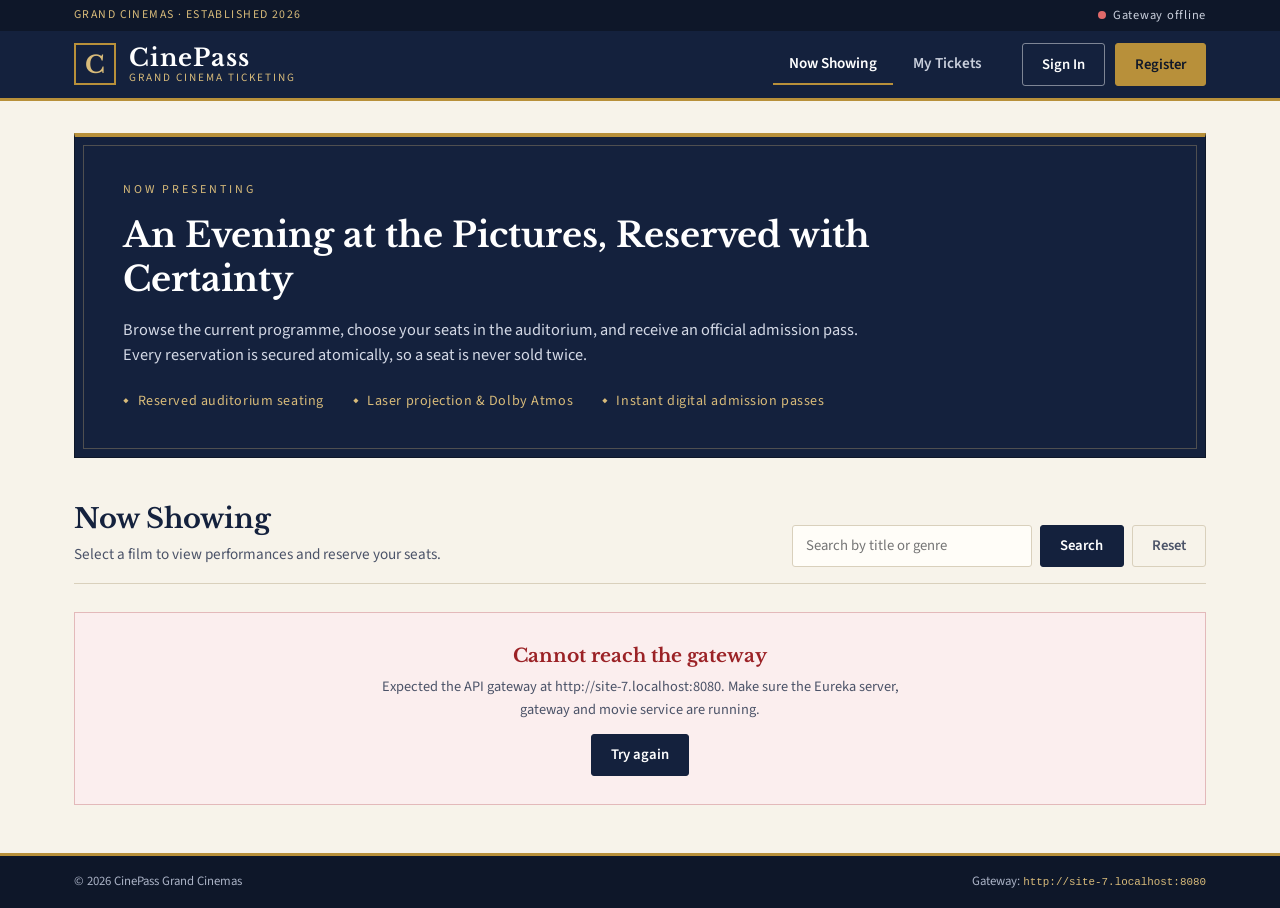
==== commit 1e799e72: "Fix seat allocation: strict double-booking prevention, per-show locking, cache busting, and clear oc" ====
--- a/cinepass-api-gateway/src/main/resources/static/index.html
+++ b/cinepass-api-gateway/src/main/resources/static/index.html
@@ -8,7 +8,7 @@
     <link rel="preconnect" href="https://fonts.googleapis.com">
     <link rel="preconnect" href="https://fonts.gstatic.com" crossorigin>
     <link href="https://fonts.googleapis.com/css2?family=Libre+Baskerville:wght@400;700&family=Source+Sans+3:wght@400;500;600;700&display=swap" rel="stylesheet">
-    <link rel="stylesheet" href="styles.css">
+    <link rel="stylesheet" href="styles.css?v=2.2">
 </head>
 <body>
     <header class="masthead">
@@ -97,7 +97,7 @@
                             <div class="seat-legend">
                                 <div class="legend-item"><span class="seat-box available"></span> Available</div>
                                 <div class="legend-item"><span class="seat-box selected"></span> Selected</div>
-                                <div class="legend-item"><span class="seat-box occupied"></span> Reserved</div>
+                                <div class="legend-item"><span class="seat-box occupied"></span> Booked / Allotted</div>
                             </div>
                             <div class="booking-summary-bar">
                                 <div class="summary-details">
@@ -304,6 +304,6 @@
         </div>
     </div>
 
-    <script src="app.js"></script>
+    <script src="app.js?v=2.2"></script>
 </body>
 </html>
--- a/cinepass-api-gateway/src/main/resources/static/styles.css
+++ b/cinepass-api-gateway/src/main/resources/static/styles.css
@@ -192,14 +192,15 @@
 .seat-item { aspect-ratio: 1; min-width: 0; background: var(--card); border: 1px solid var(--ink-muted); border-radius: 4px 4px 2px 2px; font-size: .68rem; font-weight: 600; color: var(--ink-soft); display: flex; align-items: center; justify-content: center; cursor: pointer; user-select: none; transition: background .12s, color .12s, border-color .12s; }
 .seat-item:hover:not(.occupied) { border-color: var(--burgundy); color: var(--burgundy); }
 .seat-item.selected { background: var(--burgundy); border-color: var(--burgundy); color: #fff; }
-.seat-item.occupied { background: var(--paper-alt); border-color: var(--line); color: var(--ink-muted); cursor: not-allowed; text-decoration: line-through; opacity: .7; }
+.seat-item.occupied { background: #cbd5e1 !important; border-color: #94a3b8 !important; color: #475569 !important; cursor: not-allowed !important; text-decoration: line-through !important; font-weight: 700 !important; opacity: .85 !important; }
+.seat-item.occupied:hover { background: #fee2e2 !important; border-color: #ef4444 !important; color: #b91c1c !important; }
 
 .seat-legend { display: flex; justify-content: center; flex-wrap: wrap; gap: 1.4rem; margin-bottom: 1.4rem; font-size: .8rem; color: var(--ink-soft); }
 .legend-item { display: flex; align-items: center; gap: .4rem; }
 .seat-box { width: 14px; height: 14px; border-radius: 3px 3px 1px 1px; display: inline-block; }
 .seat-box.available { background: var(--card); border: 1px solid var(--ink-muted); }
 .seat-box.selected { background: var(--burgundy); border: 1px solid var(--burgundy); }
-.seat-box.occupied { background: var(--paper-alt); border: 1px solid var(--line); }
+.seat-box.occupied { background: #cbd5e1; border: 1px solid #94a3b8; }
 
 .booking-summary-bar { background: var(--paper); border: 1px solid var(--line); padding: 1rem 1.25rem; display: flex; align-items: center; justify-content: space-between; gap: 1rem; flex-wrap: wrap; }
 .summary-details { display: flex; flex-direction: column; gap: .15rem; font-size: .88rem; color: var(--ink-soft); }
